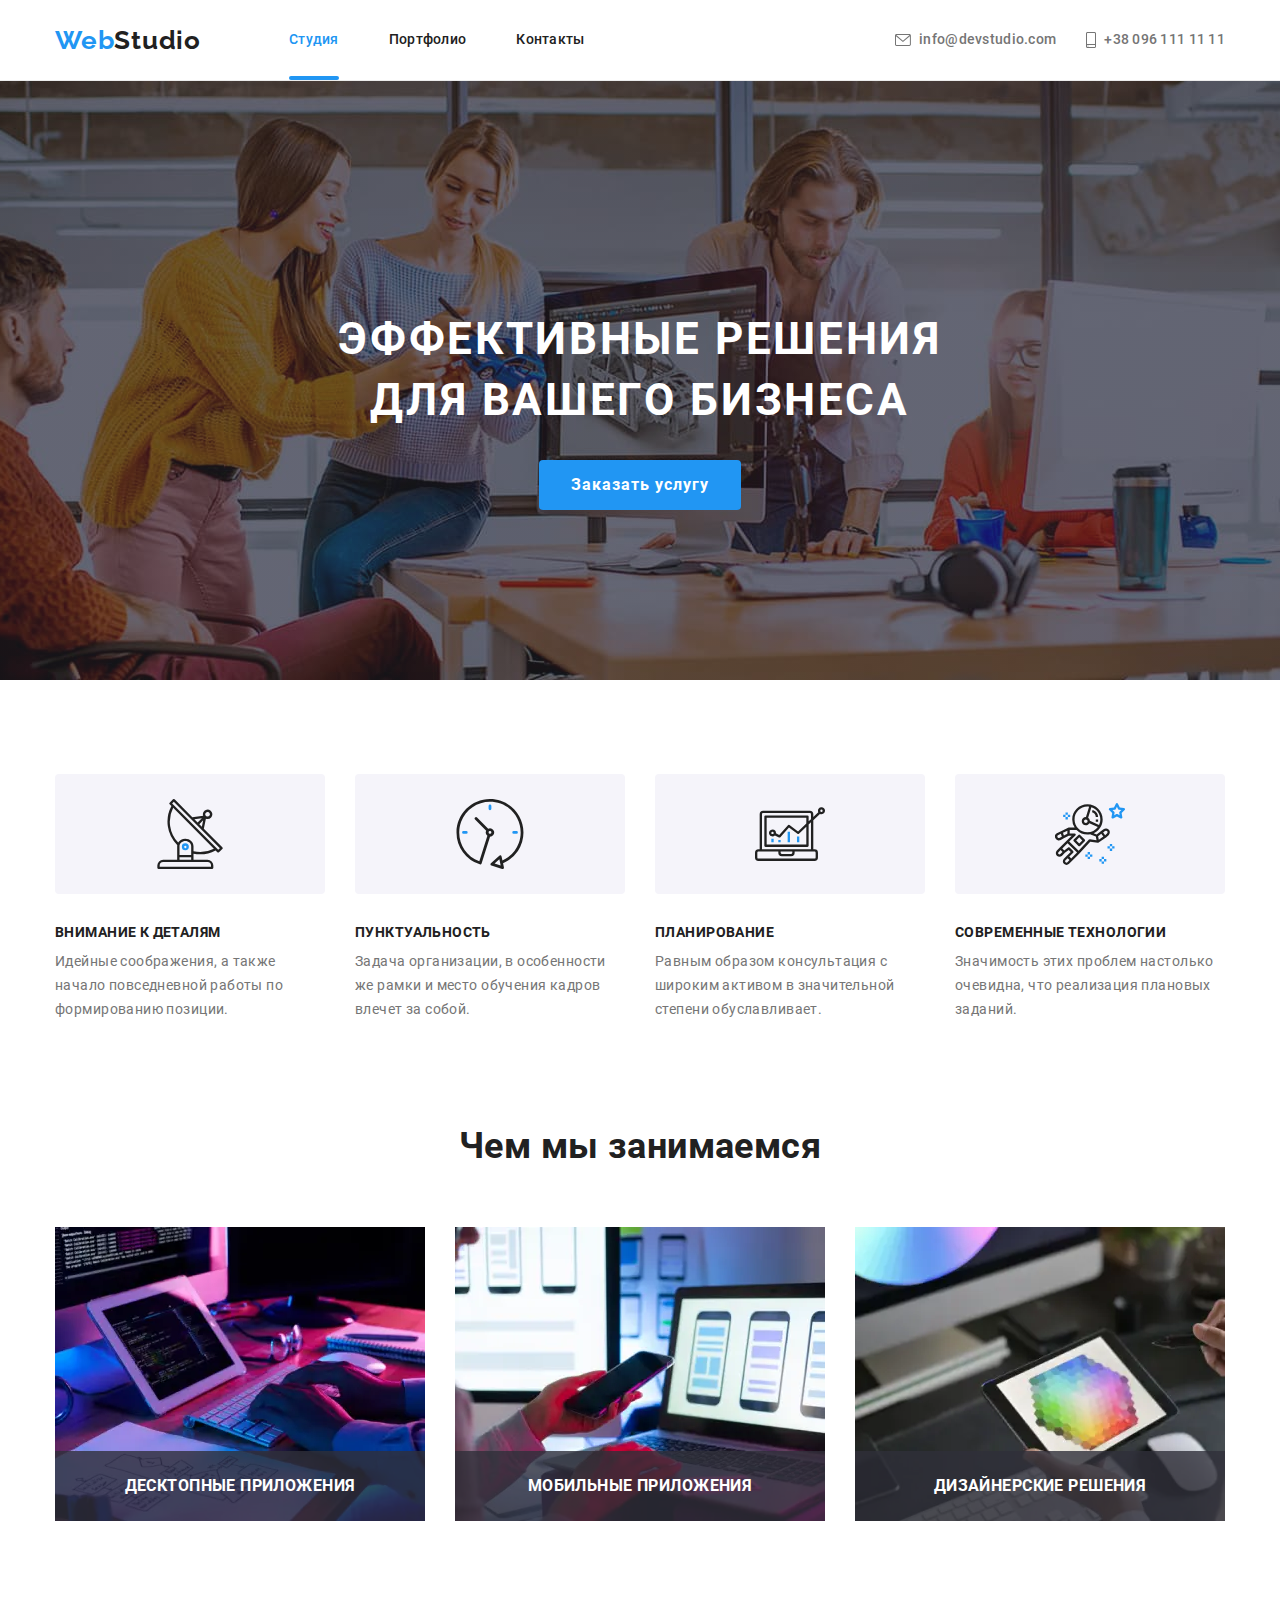
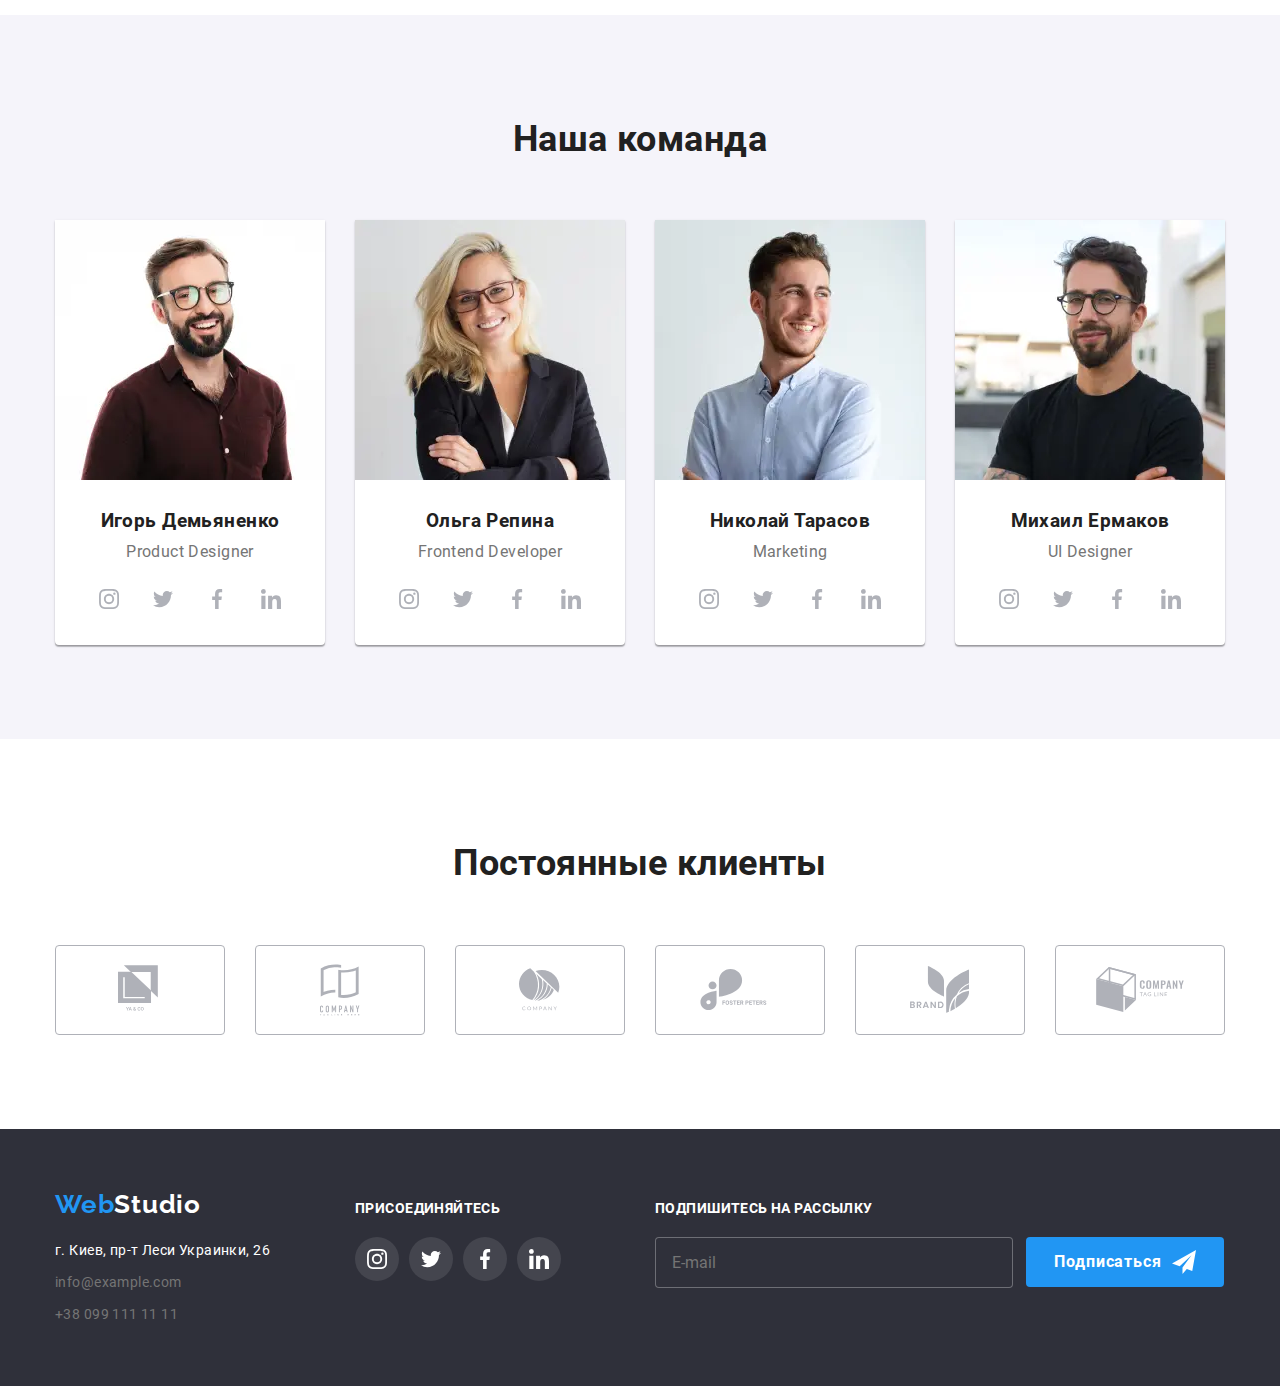
==== index.html @ b7321fe8 "Update index.html" ====
<!DOCTYPE html>
<html lang="ru">
  <head>
    <meta charset="UTF-8" />
    <meta name="viewport" content="width=device-width, initial-scale=1.0" />
    <meta name="Description" content="Студия разработки сайтов, главная страница" />
    <title>Document</title>
    <link rel="preload" href="./fonts/raleway-v18-latin-700.woff2" as="font" type="font/woff2" crossorigin="anonymous">
    <link rel="preload" href="./fonts/raleway-v18-latin-regular.woff2" as="font" type="font/woff2" crossorigin="anonymous">
    <link rel="preload" href="./fonts/roboto-v20-latin_cyrillic-500.woff2" as="font" type="font/woff2" crossorigin="anonymous">
    <link rel="preload" href="./fonts/roboto-v20-latin_cyrillic-700.woff2" as="font" type="font/woff2" crossorigin="anonymous">
    <link rel="preload" href="./fonts/roboto-v20-latin_cyrillic-900.woff2" as="font" type="font/woff2" crossorigin="anonymous">
    <link rel="preload" href="./fonts/roboto-v20-latin_cyrillic-regular.woff2" as="font" type="font/woff2" crossorigin="anonymous">
    <link rel="preload" href="./js/modal.js" as="script" />
    <link rel="preload" href="./js/menu.js" as="script" />
    <link rel="stylesheet" href="./css/main.min.css" />
    <link rel="preconnect" href="https://fonts.gstatic.com" />
    
  </head>
  <body>
    <!--Header-->
    <header class="header container__header">
      <div class="header__container container">
        <a href="./index.html" class="logo"><span class="logo__text">Web</span><span
            class="logo__text logo__text--dark">Studio</span></a>
        <div class="nav-container">
          <nav class="navigation">
            <ul class="site-nav">
              <li class="site-nav__item">
                <a href="./index.html" class="site-nav__link site-nav__link--current">Студия</a>
              </li>
              <li class="site-nav__item">
                <a href="./portfolio.html" class="site-nav__link ">Портфолио</a>
              </li>
              <li class="site-nav__item">
                <a href="./contacts.html" class="site-nav__link">Контакты</a>
              </li>
            </ul>
          </nav>
          <address class="header-contacts">
            <a href="mailto:info@devstudio.com" class="header-contacts__link mail__header-contacts">
              <svg class="header-contacts__icon icon-mail__header">
                <use class="mail" href="./images/icon.svg#icon-envelope"></use>
              </svg>
              <span>info@devstudio.com</span></a>
            <a href="tel:+380961111111" class="header-contacts__link tel__header-contacts">
              <svg class="header-contacts__icon icon-tel__header">
                <use href="./images/icon.svg#icon-smartphone"></use>
              </svg>
              <span>+38 096 111 11 11</span></a>
          </address>
        </div>
        <button type="button" aria-controls="nav-cont" class="btn-menu" aria-expanded="false" data-menu-button>
          <svg class="btn-menu__icon" width="40" height="40" aria-label="Переключатель меню">
            <use class="btn-menu__cross" href="./images/icon.svg#icon-cross"></use>
            <use class="btn-menu__burger" href="./images/icon.svg#icon-menu"></use>
          </svg>
        </button>
      </div>
      <div class="header-menu" id="nav-cont" data-menu>
        <nav class="navigation-menu">
          <ul class="list-menu">
            <li class="list-menu__item">
              <a href="./index.html" class="list-menu__link">Студия</a>
            </li>
            <li class="list-menu__item">
              <a href="./portfolio.html" class="list-menu__link">Портфолио</a>
            </li>
            <li class="list-menu__item">
              <a href="./contacts.html" class="list-menu__link">Контакты</a>
            </li>
          </ul>
        </nav>
        <address class="contacts-menu">
          <a href="tel:+380961111111" class="contacts-menu__link tel__contacts-menu">
            <span>+38 096 111 11 11</span></a>
          <a href="mailto:info@devstudio.com" class="contacts-menu__link mail__contacts-menu">
            <span>info@devstudio.com</span></a>
          <ul class="social-menu">
            <li class="social-menu__item">
              <a class="social-menu__link" href="#">Instagram</a>
            </li>
            <li class="social-menu__item">
              <a class="social-menu__link" href="#">Twitter</a>
            </li>
            <li class="social-menu__item">
              <a class="social-menu__link" href="#">Facebook</a>
            </li>
            <li class="social-menu__item">
              <a class="social-menu__link" href="#">LinkedIn</a>
            </li>
          </ul>
        </address>
      </div>
    </header>
    <!--Main-->
    <main>
      <section class="hero-overlay">
        <div class="hero-wrapper">
          <h1 class="hero-wrapper__title">
            Эффективные решения для вашего бизнеса
          </h1>
        </div>
        <button
          aria-label="Кнопка заказать услугу"
          type="button"
          class="hero-btn"
          data-open-modal
        >
          Заказать услугу
        </button>
      </section>
      <section class="advantages">
        <div class="container">
          <h2 class="visually-hidden">преимущества компании</h2>
          <ul class="advantages-list">
            <li class="advantages-list__item">
              <div class="advantages-list__wrap">
                <svg class="advantages-list__icon">
                  <use href="./images/icon.svg#icon-antenna"></use>
                </svg>
              </div>
              <h3 class="advantages-list__title">Внимание к деталям</h3>
              <p class="advantages-list__text">
                Идейные соображения, а также начало повседневной работы по
                формированию позиции.
              </p>
            </li>
            <li class="advantages-list__item">
              <div class="advantages-list__wrap">
                <svg class="advantages-list__icon">
                  <use href="./images/icon.svg#icon-clock"></use>
                </svg>
              </div>
              <h3 class="advantages-list__title">Пунктуальность</h3>
              <p class="advantages-list__text">
                Задача организации, в особенности же рамки и место обучения
                кадров влечет за собой.
              </p>
            </li>
            <li class="advantages-list__item">
              <div class="advantages-list__wrap">
                <svg class="advantages-list__icon">
                  <use href="./images/icon.svg#icon-diagram"></use>
                </svg>
              </div>
              <h3 class="advantages-list__title">Планирование</h3>
              <p class="advantages-list__text">
                Равным образом консультация с широким активом в значительной
                степени обуславливает.
              </p>
            </li>
            <li class="advantages-list__item">
              <div class="advantages-list__wrap">
                <svg class="advantages-list__icon">
                  <use href="./images/icon.svg#icon-astronaut"></use>
                </svg>
              </div>
              <h3 class="advantages-list__title">Современные технологии</h3>
              <p class="advantages-list__text">
                Значимость этих проблем настолько очевидна, что реализация
                плановых заданий.
              </p>
            </li>
          </ul>
        </div>
      </section>

      <section class="specialization section">
        <div class="container">
          <h2 class="sub-title">Чем мы занимаемся</h2>
          <ul class="specialization-items">
            <li class="specialization-type">
              <a class="specialization-type__link" href="#">
                <picture>
                  <source
                    srcset="
                      ./images/specialization-photo/img1.webp    1x,
                      ./images/specialization-photo/img1@2x.webp 2x
                    "
                    type="image/webp"
                  />
                  <img
                    class="specialization-type__photo"
                    srcset="
                      ./images/specialization-photo/img1.jpg    1x,
                      ./images/specialization-photo/img1@2x.jpg 2x
                    "
                    src="./images/specialization-photo/img1.jpg"
                    alt="человек печатает на ноутбуке"
                    width="370"
                    height="294"
                    
                  />
                </picture>
                <h3 class="specialization-type__title">
                  Десктопные приложения
                </h3>
              </a>
            </li>
            <li class="specialization-type">
              <a class="specialization-type__link" href="#">
                <picture>
                  <source
                    srcset="./images/specialization-photo/img2.webp 1x,./images/specialization-photo/img2@2x.webp 2x"
                    type="image/webp"
                  />
                  <img
                    class="specialization-type__photo"
                    srcset="./images/specialization-photo/img2.jpg 1x,./images/specialization-photo/img2@2x.jpg 2x"
                    src="./images/specialization-photo/img2.jpg"
                    alt="девушка  использует  телефон при работе с ноутбуком"
                    width="370"
                    height="294"
                  />
                </picture>
                <h3 class="specialization-type__title">Мобильные приложения</h3>
              </a>
            </li>
            <li class="specialization-type">
              <a class="specialization-type__link" href="#">
                <picture>
                  <source
                    srcset="./images/specialization-photo/img3.webp 1x,./images/specialization-photo/img3@2x.webp 2x"
                    type="image/webp"
                  />
                  <img
                    class="specialization-type__photo"
                    srcset="./images/specialization-photo/img3.jpg 1x,./images/specialization-photo/img3@2x.jpg 2x"
                    src="./images/specialization-photo/img3.jpg"
                    alt="используется планшет для рисования"
                    width="370"
                    height="294"
                  />
                </picture>
                <h3 class="specialization-type__title">Дизайнерские решения</h3>
              </a>
            </li>
          </ul>
        </div>
      </section>
      <section class="team section">
        <div class="container">
          <h2 class="sub-title">Наша команда</h2>
          <ul class="team-items">
            <li class="team-card">
              <picture>
                <source
                  srcset="./images/foto-product-designer/product-designer-mobile.webp 1x,./images/foto-product-designer/product-designer-mobile@2x.webp 2x,./images/foto-product-designer/product-designer-mobile.jpg 1x,./images/foto-product-designer/product-designer-mobile@2x.jpg 2x"
                  media="(max-width: 767px)"
                  type="image/webp"
                />
                <source
                  srcset="./images/foto-product-designer/product-designer-tablet.webp 1x,./images/foto-product-designer/product-designer-tablet@2x.webp 2x,./images/foto-product-designer/product-designer-tablet.jpg 1x,./images/foto-product-designer/product-designer-tablet@2x.jpg 2x"
                  media="(min-width: 768px) and (max-width: 1199px)"
                  type="image/webp"
                />
                <source
                  srcset="./images/foto-product-designer/product-designer-laptop.webp 1x,./images/foto-product-designer/product-designer-laptop.jpg 1x"
                  media="(min-width: 1200px)"
                  type="image/webp"
                />
                <img
                  class="team-card__photo"
                  src="./images/foto-product-designer/product-designer-tablet.jpg"
                  alt="Cпециалист по дизайну продукта"
                  width="354" height="374"
                />
              </picture>
              <h3 class="team-card__name">Игорь Демьяненко</h3>
              <p class="team-card__function" lang="en">Product Designer</p>
              <ul class="social-networks social-networks--location">
                <li class="social-networks__item">
                  <a
                    aria-label="Инстаграм"
                    class="social-networks__link"
                    href="#"
                  >
                    <svg class="social-networks__icon" width="20" height="20">
                      <use href="./images/icon.svg#icon-instagram"></use></svg></a>
                </li>
                <li class="social-networks__item">
                  <a aria-label="Твиттер" class="social-networks__link" href="#">
                    <svg class="social-networks__icon" width="20" height="20">
                      <use href="./images/icon.svg#icon-twitter"></use></svg></a>
                </li>
                <li class="social-networks__item">
                  <a aria-label="Фейсбук" class="social-networks__link" href="#">
                    <svg class="social-networks__icon" width="20" height="20">
                      <use href="./images/icon.svg#icon-facebook"></use></svg></a>
                </li>
                <li class="social-networks__item">
                  <a
                    aria-label="Линкедин"
                    class="social-networks__link"
                    href="#"
                  >
                    <svg class="social-networks__icon" width="20" height="20">
                      <use href="./images/icon.svg#icon-linkedin"></use></svg></a>
                </li>
              </ul>
            </li>
            <li class="team-card">
              <picture>
                <source
                  srcset="./images/foto-frontend-developer/frontend-developer-mobile.webp 1x,./images/foto-frontend-developer/frontend-developer-mobile@2x.webp 2x,./images/foto-frontend-developer/frontend-developer-mobile.jpg 1x,./images/foto-frontend-developer/frontend-developer-mobile@2x.jpg  2x"
                  media="(max-width: 767px)"
                  type="image/webp"
                />
                <source
                  srcset="./images/foto-frontend-developer/frontend-developer-tablet.webp 1x,./images/foto-frontend-developer/frontend-developer-tablet@2x.webp 2x,./images/foto-frontend-developer/frontend-developer-tablet.jpg 1x,./images/foto-frontend-developer/frontend-developer-tablet@2x.jpg 2x"
                  media="(min-width: 768px) and (max-width: 1199px)"
                  type="image/webp"
                />
                <source
                  srcset="./images/foto-frontend-developer/frontend-developer-laptop.webp 1x,./images/foto-frontend-developer/frontend-developer-laptop.jpg 1x"
                  media="(min-width: 1200px)"
                  type="image/webp"
                />
                <img
                  class="team-card__photo"
                  src="./images/foto-frontend-developer/frontend-developer-tablet.jpg"
                  alt="Фронтенд-разработчик"
                  width="354" height="374"
                />
              </picture>

              <h3 class="team-card__name">Ольга Репина</h3>
              <p class="team-card__function" lang="en">Frontend Developer</p>
              <div class="box-network">
                <ul class="social-networks social-networks--location">
                  <li class="social-networks__item">
                    <a
                      aria-label="Инстаграм"
                      class="social-networks__link"
                      href="#"
                    >
                      <svg class="social-networks__icon" width="20" height="20">
                        <use href="./images/icon.svg#icon-instagram"></use></svg></a>
                  </li>
                  <li class="social-networks__item">
                    <a
                      aria-label="Твиттер"
                      class="social-networks__link"
                      href="#"
                    >
                      <svg class="social-networks__icon" width="20" height="20">
                        <use href="./images/icon.svg#icon-twitter"></use></svg></a>
                  </li>
                  <li class="social-networks__item">
                    <a
                      aria-label="Фейсбук"
                      class="social-networks__link"
                      href="#"
                    >
                      <svg class="social-networks__icon" width="20" height="20">
                        <use href="./images/icon.svg#icon-facebook"></use></svg></a>
                  </li>
                  <li class="social-networks__item">
                    <a
                      aria-label="Линкедин"
                      class="social-networks__link"
                      href="#"
                    >
                      <svg class="social-networks__icon" width="20" height="20">
                        <use href="./images/icon.svg#icon-linkedin"></use></svg></a>
                  </li>
                </ul>
              </div>
            </li>
            <li class="team-card">
              <picture>
                <source
                  srcset="./images/foto-marketing/marketing-mobile.webp 1x,./images/foto-marketing/marketing-mobile@2x.webp 2x,./images/foto-marketing/marketing-mobile.jpg 1x,./images/foto-marketing/marketing-mobile@2x.jpg 2x"
                  media="(max-width: 767px)"
                  type="image/webp"
                />
                <source
                  srcset="./images/foto-marketing/marketing-tablet.webp 1x,./images/foto-marketing/marketing-tablet@2x.webp 2x,./images/foto-marketing/marketing-tablet.jpg 1x,./images/foto-marketing/marketing-tablet@2x.jpg 2x"
                  media="(min-width: 768px) and (max-width: 1199px)"
                  type="image/webp"
                />
                <source
                  srcset="./images/foto-marketing/marketing-laptop.webp 1x,./images/foto-marketing/marketing-laptop.jpg 1x"
                  media="(min-width: 1200px)"
                  type="image/webp"
                />
                <img
                  class="team-card__photo"
                  src="./images/foto-marketing/marketing-tablet.jpg"
                  alt="Маркетолог"
                  width="354" height="374"
                />
              </picture>
              <h3 class="team-card__name">Николай Тарасов</h3>
              <p class="team-card__function" lang="en">Marketing</p>
              <div class="box-network">
                <ul class="social-networks social-networks--location">
                  <li class="social-networks__item">
                    <a
                      aria-label="Инстаграм"
                      class="social-networks__link"
                      href="#"
                    >
                      <svg class="social-networks__icon" width="20" height="20">
                        <use href="./images/icon.svg#icon-instagram"></use></svg></a>
                  </li>
                  <li class="social-networks__item">
                    <a
                      aria-label="Твиттер"
                      class="social-networks__link"
                      href="#"
                    >
                      <svg class="social-networks__icon" width="20" height="20">
                        <use href="./images/icon.svg#icon-twitter"></use></svg ></a>
                  </li>
                  <li class="social-networks__item">
                    <a
                      aria-label="Фейсбук"
                      class="social-networks__link"
                      href="#"
                    >
                      <svg class="social-networks__icon" width="20" height="20">
                        <use href="./images/icon.svg#icon-facebook"></use></svg></a>
                  </li>
                  <li class="social-networks__item">
                    <a
                      aria-label="Линкедин"
                      class="social-networks__link"
                      href="#"
                    >
                      <svg class="social-networks__icon" width="20" height="20">
                        <use href="./images/icon.svg#icon-linkedin"></use></svg></a>
                  </li>
                </ul>
              </div>
            </li>
            <li class="team-card">
              <picture>
                <source
                  srcset="./images/foto-ui-designer/ui-designer-mobile.webp 1x,./images/foto-ui-designer/ui-designer-mobile@2x.webp 2x,./images/foto-ui-designer/ui-designer-mobile.jpg 1x,./images/foto-ui-designer/ui-designer-mobile@2x.jpg 2x"
                  media="(max-width: 767px)"
                  type="image/webp"
                />
                <source
                  srcset="./images/foto-ui-designer/ui-designer-tablet.webp 1x,./images/foto-ui-designer/ui-designer-tablet@2x.webp 2x,./images/foto-ui-designer/ui-designer-tablet.jpg 1x,./images/foto-ui-designer/ui-designer-tablet@2x.jpg 2x"
                  media="(min-width: 768px) and (max-width: 1199px)"
                  type="image/webp"
                />
                <source
                  srcset="./images/foto-ui-designer/ui-designer-laptop.webp 1x,./images/foto-ui-designer/ui-designer-laptop.jpg 1x"
                  media="(min-width: 1200px)"
                  type="image/webp"
                />
                <img
                  class="team-card__photo"
                  src="./images/foto-ui-designer/ui-designer-tablet.jpg"
                  alt="Специалист по дизайну интерфейса"
                  width="354" height="374"
                />
              </picture>
              <h3 class="team-card__name">Михаил Ермаков</h3>
              <p class="team-card__function" lang="en">UI Designer</p>
              <div class="box-network">
                <ul class="social-networks social-networks--location">
                  <li class="social-networks__item">
                    <a
                      aria-label="Инстаграм"
                      class="social-networks__link"
                      href="#"
                    >
                      <svg class="social-networks__icon" width="20" height="20">
                        <use href="./images/icon.svg#icon-instagram"></use></svg ></a>
                  </li>
                  <li class="social-networks__item">
                    <a
                      aria-label="Твиттер"
                      class="social-networks__link"
                      href="#"
                    >
                      <svg class="social-networks__icon" width="20" height="20">
                        <use href="./images/icon.svg#icon-twitter"></use></svg></a>
                  </li>
                  <li class="social-networks__item">
                    <a
                      aria-label="Фейсбук"
                      class="social-networks__link"
                      href="#"
                    >
                      <svg class="social-networks__icon" width="20" height="20">
                        <use href="./images/icon.svg#icon-facebook"></use></svg></a>
                  </li>
                  <li class="social-networks__item">
                    <a
                      aria-label="Линкедин"
                      class="social-networks__link"
                      href="#"
                    >
                      <svg class="social-networks__icon" width="20" height="20">
                        <use href="./images/icon.svg#icon-linkedin"></use></svg></a>
                  </li>
                </ul>
              </div>
            </li>
          </ul>
        </div>
      </section>
      <section class="clients section">
        <div class="container">
          <h2 class="sub-title">Постоянные клиенты</h2>
          <ul class="clients-list">
            <li class="clients-list__item">
              <a class="clients-list__link" href="#">
                <span class="visually-hidden">ссылка на сайт компании1</span>
                <svg class="clients-list__icon" width="44" height="49">
                  <use href="./images/icon.svg#icon-company1"></use></svg></a>
            </li>
            <li class="clients-list__item">
              <a class="clients-list__link" href="#">
                <span class="visually-hidden">ссылка на сайт компании2</span>
                <svg class="clients-list__icon" width="40" height="52">
                  <use href="./images/icon.svg#icon-company2"></use></svg></a>
            </li>
            <li class="clients-list__item">
              <a class="clients-list__link" href="#">
                <span class="visually-hidden">ссылка на сайт компании3</span>
                <svg class="clients-list__icon" width="41" height="43">
                  <use href="./images/icon.svg#icon-company3"></use></svg></a>
            </li>
            <li class="clients-list__item">
              <a class="clients-list__link" href="#">
                <span class="visually-hidden">ссылка на сайт компании4</span>
                <svg class="clients-list__icon" width="79.66" height="42.02">
                  <use href="./images/icon.svg#icon-company4"></use></svg></a>
            </li>
            <li class="clients-list__item">
              <a class="clients-list__link" href="#">
                <span class="visually-hidden">ссылка на сайт компании5</span>
                <svg class="clients-list__icon" width="59" height="47">
                  <use href="./images/icon.svg#icon-company5"></use></svg></a>
            </li>
            <li class="clients-list__item">
              <a class="clients-list__link" href="#">
                <span class="visually-hidden">ссылка на сайт компании6</span>
                <svg class="clients-list__icon" width="88.5" height="45.5">
                  <use href="./images/icon.svg#icon-company6"></use></svg></a>
            </li>
          </ul>
        </div>
      </section>
    </main>
    <!--Footer-->
    <footer class="footer">
      <div class="footer-container container">
        <div class="footer-widget">
          <a href="./index.html" class="logo footer__logo"
            ><span class="logo__text">Web</span
            ><span class="logo-text logo__text--white">Studio</span></a
          >
          <address class="address">
            <p class="address__text">г. Киев, пр-т Леси Украинки, 26</p>
            <ul class="contacts-list">
              <li class="contacts-list__item">
                <a class="contacts-list__mail" href="mielto:info@example.com"
                  >info@example.com</a
                >
              </li>
              <li class="contacts-list__item">
                <a class="contacts-list__tel" href="tel:+380991111111"
                  >+38 099 111 11 11</a
                >
              </li>
            </ul>
          </address>
        </div>
        <div class="footer-widget">
          <b class="footer-title">присоединяйтесь</b>
          <ul class="social-networks position__social">
            <li class="social-networks__item">
              <a aria-label="Инстаграм" class="social-networks__link" href="#">
                <svg class="social-networks__icon" width="20" height="20">
                  <use href="./images/icon.svg#icon-instagram"></use></svg></a>
            </li>
            <li class="social-networks__item">
              <a aria-label="Твиттер" class="social-networks__link" href="#">
                <svg class="social-networks__icon" width="20" height="20">
                  <use href="./images/icon.svg#icon-twitter"></use></svg></a>
            </li>
            <li class="social-networks__item">
              <a aria-label="Фейсбук" class="social-networks__link" href="#">
                <svg class="social-networks__icon" width="20" height="20">
                  <use href="./images/icon.svg#icon-facebook"></use></svg></a>
            </li>
            <li class="social-networks__item">
              <a aria-label="Линкедин" class="social-networks__link" href="#">
                <svg class="social-networks__icon" width="20" height="20">
                  <use href="./images/icon.svg#icon-linkedin"></use></svg></a>
            </li>
          </ul>
        </div>
        <div class="footer-widget">
          <b class="footer-title"> Подпишитесь на рассылку </b>
          <form class="mailing-form">
            <label>
              <span class="visually-hidden">Строка ввода email</span><input class="mailing-form__input" type="email" name="email" placeholder="E-mail" autocomplete="on" /></label>
            <button
              aria-label="Кнопка подписаться"
              class="mailing-btn"
              type="submit"
            >
              Подписаться
              <svg class="mailing-btn__icon" width="24" height="24">
                <use href="./images/icon.svg#icon-send"></use>
              </svg>
            </button>
          </form>
        </div>
      </div>
    </footer>
    <div class="backdrop backdrop--hidden" data-backdrop>
      <div class="modal">
        <button
          aria-label="Кнопка закрыть модальное окно"
          class="btn-close"
          type="button"
          data-close-modal
        >
          <svg class="btn-close__icon" width="18" height="18">
            <use href="./images/icon.svg#icon-cross"></use>
          </svg>
        </button>
        <form class="form-modal" autocomplete="off">
          <b class="form-modal__call"
            >Оставьте свои данные, мы вам перезвоним</b
          >
          <div class="form-container">
            <label class="form-lable">
              <span class="form-lable__text">Имя</span>
              <span class="form-lable__wrap">
                <input
                  class="form-lable__input"
                  type="text"
                  name="name"
                  placeholder=" "
                  autocomplete="on"
                />
                <svg class="form-lable__icon" width="18" height="18">
                  <use href="./images/icon.svg#icon-people"></use>
                </svg>
              </span>
            </label>
          </div>
          <div class="form-container">
            <label class="form-lable">
              <span class="form-lable__text"> Телефон</span>
              <span class="form-lable__wrap">
                <input
                  class="form-lable__input"
                  type="tel"
                  name="tel"
                  placeholder=" "
                  autocomplete="on"
                />
                <svg class="form-lable__icon" width="18" height="18">
                  <use href="./images/icon.svg#icon-tel"></use>
                </svg>
              </span>
            </label>
          </div>
          <div class="form-container">
            <label class="form-lable">
              <span class="form-lable__text">Почта</span>
              <span class="form-lable__wrap">
                <input
                  class="form-lable__input"
                  type="email"
                  name="email"
                  placeholder=" "
                  autocomplete="on"
                />
                <svg class="form-lable__icon" width="18" height="18">
                  <use href="./images/icon.svg#icon-mail"></use>
                </svg>
              </span>
            </label>
          </div>
          <div class="form-container form-container--indent">
            <label class="form-lable">
              <span class="form-lable__text">Комментарий</span>
              <textarea
                class="form-lable__textarea"
                name="comment"
                rows="6"
                placeholder="Введите текст"
              ></textarea>
            </label>
          </div>
          <label class="label-check">
            <input
              class="label-check__input visually-hidden"
              type="checkbox"
            /><span
              >Соглашаюсь с рассылкой и принимаю
              <a class="label-check__link" href="#">Условия договора</a></span
            >
            <span class="label-check__box"></span>
          </label>
          <button
            aria-label="Кнопка отправить форму"
            class="btn-submit"
            type="submit"
          >
            Отправить
          </button>
        </form>
      </div>
    </div>
    
    
    <script src="./js/modal.js"></script>
    <script src="./js/menu.js"></script>
  </body>
</html>
---- css/main.min.css ----
/*! modern-normalize v1.0.0 | MIT License | https://github.com/sindresorhus/modern-normalize */*,*::before,*::after{-webkit-box-sizing:border-box;box-sizing:border-box}:root{-moz-tab-size:4;-o-tab-size:4;tab-size:4}html{line-height:1.15;-webkit-text-size-adjust:100%}body{margin:0}body{font-family:system-ui,-apple-system,"Segoe UI",Roboto,Helvetica,Arial,sans-serif,"Apple Color Emoji","Segoe UI Emoji"}hr{height:0;color:inherit}abbr[title]{-webkit-text-decoration:underline dotted;text-decoration:underline dotted}b,strong{font-weight:bolder}code,kbd,samp,pre{font-family:ui-monospace, SFMono-Regular, Consolas, "Liberation Mono", Menlo, monospace;font-size:1em}small{font-size:80%}sub,sup{font-size:75%;line-height:0;position:relative;vertical-align:baseline}sub{bottom:-0.25em}sup{top:-0.5em}table{text-indent:0;border-color:inherit}button,input,optgroup,select,textarea{font-family:inherit;font-size:100%;line-height:1.15;margin:0}button,select{text-transform:none}button,[type="button"],[type="reset"],[type="submit"]{-webkit-appearance:button}::-moz-focus-inner{border-style:none;padding:0}:-moz-focusring{outline:1px dotted ButtonText}:-moz-ui-invalid{box-shadow:none}legend{padding:0}progress{vertical-align:baseline}::-webkit-inner-spin-button,::-webkit-outer-spin-button{height:auto}[type="search"]{-webkit-appearance:textfield;outline-offset:-2px}::-webkit-search-decoration{-webkit-appearance:none}::-webkit-file-upload-button{-webkit-appearance:button;font:inherit}summary{display:list-item}@font-face{font-family:"Roboto";font-style:normal;font-weight:500;src:url("../fonts/roboto-v20-latin_cyrillic-500.eot");src:local(""),url("../fonts/roboto-v20-latin_cyrillic-500.eot?#iefix") format("embedded-opentype"),url("../fonts/roboto-v20-latin_cyrillic-500.woff2") format("woff2"),url("../fonts/roboto-v20-latin_cyrillic-500.woff") format("woff"),url("../fonts/roboto-v20-latin_cyrillic-500.ttf") format("truetype"),url("../fonts/roboto-v20-latin_cyrillic-500.svg#Roboto") format("svg");font-display:swap}@font-face{font-family:"Roboto";font-style:normal;font-weight:400;src:url("../fonts/roboto-v20-latin_cyrillic-regular.eot");src:local(""),url("../fonts/roboto-v20-latin_cyrillic-regular.eot?#iefix") format("embedded-opentype"),url("../fonts/roboto-v20-latin_cyrillic-regular.woff2") format("woff2"),url("../fonts/roboto-v20-latin_cyrillic-regular.woff") format("woff"),url("../fonts/roboto-v20-latin_cyrillic-regular.ttf") format("truetype"),url("../fonts/roboto-v20-latin_cyrillic-regular.svg#Roboto") format("svg");font-display:swap}@font-face{font-family:"Roboto";font-style:normal;font-weight:700;src:url("../fonts/roboto-v20-latin_cyrillic-700.eot");src:local(""),url("../fonts/roboto-v20-latin_cyrillic-700.eot?#iefix") format("embedded-opentype"),url("../fonts/roboto-v20-latin_cyrillic-700.woff2") format("woff2"),url("../fonts/roboto-v20-latin_cyrillic-700.woff") format("woff"),url("../fonts/roboto-v20-latin_cyrillic-700.ttf") format("truetype"),url("../fonts/roboto-v20-latin_cyrillic-700.svg#Roboto") format("svg");font-display:swap}@font-face{font-family:"Roboto";font-style:normal;font-weight:900;src:url("../fonts/roboto-v20-latin_cyrillic-900.eot");src:local(""),url("../fonts/roboto-v20-latin_cyrillic-900.eot?#iefix") format("embedded-opentype"),url("../fonts/roboto-v20-latin_cyrillic-900.woff2") format("woff2"),url("../fonts/roboto-v20-latin_cyrillic-900.woff") format("woff"),url("../fonts/roboto-v20-latin_cyrillic-900.ttf") format("truetype"),url("../fonts/roboto-v20-latin_cyrillic-900.svg#Roboto") format("svg");font-display:swap}@font-face{font-family:"Raleway";font-style:normal;font-weight:400;src:url("../fonts/raleway-v18-latin-regular.eot");src:local(""),url("../fonts/raleway-v18-latin-regular.eot?#iefix") format("embedded-opentype"),url("../fonts/raleway-v18-latin-regular.woff2") format("woff2"),url("../fonts/raleway-v18-latin-regular.woff") format("woff"),url("../fonts/raleway-v18-latin-regular.ttf") format("truetype"),url("../fonts/raleway-v18-latin-regular.svg#Raleway") format("svg");font-display:swap}@font-face{font-family:"Raleway";font-style:normal;font-weight:700;src:url("../fonts/raleway-v18-latin-700.eot");src:local(""),url("../fonts/raleway-v18-latin-700.eot?#iefix") format("embedded-opentype"),url("../fonts/raleway-v18-latin-700.woff2") format("woff2"),url("../fonts/raleway-v18-latin-700.woff") format("woff"),url("../fonts/raleway-v18-latin-700.ttf") format("truetype"),url("../fonts/raleway-v18-latin-700.svg#Raleway") format("svg");font-display:swap}a{text-decoration:none;color:inherit;font-style:normal}ul{list-style:none;margin:0;padding:0}li{padding:0}.visually-hidden{position:absolute;clip:rect(0 0 0 0);width:1px;height:1px;margin:0}.visually-hidden{position:absolute;clip:rect(0 0 0 0);width:1px;height:1px;margin:0}.backdrop--hidden{opacity:0;pointer-events:none}.header-menu{opacity:0;pointer-events:none}.advantages-list .advantages-list__wrap,.specialization-type__title,.social-networks__link,.clients-list__link,.btn-close,.btn-menu,.menu-close{display:-webkit-box;display:-ms-flexbox;display:flex;-webkit-box-align:center;-ms-flex-align:center;align-items:center;-webkit-box-pack:center;-ms-flex-pack:center;justify-content:center}html{-webkit-box-sizing:border-box;box-sizing:border-box}body{font-family:Roboto,sans-serif;font-size:14px;font-weight:400;line-height:1.7;letter-spacing:0.03em;color:#757575;margin:0;padding-top:60px}@media screen and (min-width: 768px){body{padding-top:80px}}.section{padding-top:60px;padding-bottom:60px}@media screen and (min-width: 1200px){.section{padding-top:94px;padding-bottom:94px}}.container{padding-left:15px;padding-right:15px;margin-left:auto;margin-right:auto}@media screen and (min-width: 480px){.container{width:480px}}@media screen and (min-width: 480px) and (min-width: 768px){.container{width:768px}}@media screen and (min-width: 480px) and (min-width: 1200px){.container{width:1200px}}.container .sub-title{margin-top:0;margin-bottom:30px;text-align:center;color:#212121;font-size:28px;font-weight:700;line-height:1.7}@media screen and (min-width: 1200px){.container .sub-title{margin-bottom:50px;font-size:36px}}img{display:block;width:100%;height:auto}.logo{font-family:Raleway,sans-serif;font-size:24px;font-weight:700;line-height:1.17;letter-spacing:0.03em}.logo__text{color:#2196f3}.logo__text--dark{color:#212121}@media screen and (min-width: 1200px){.logo{font-size:26px}}.footer__logo{display:block;margin-bottom:20px}.logo__text--white{color:#fff}.header{position:fixed;width:100%;top:0;left:50%;z-index:2;-webkit-transform:translateX(-50%);transform:translateX(-50%);background-color:#fff}.header__container{display:-webkit-box;display:-ms-flexbox;display:flex;-webkit-box-align:center;-ms-flex-align:center;align-items:center;-webkit-box-pack:justify;-ms-flex-pack:justify;justify-content:space-between;font-weight:500;letter-spacing:0.02em}@media screen and (max-width: 767px){.header__container{padding-top:16px;padding-bottom:16px}}@media screen and (max-width: 767px){.nav-container{display:none}}@media screen and (min-width: 768px){.nav-container{display:-webkit-box;display:-ms-flexbox;display:flex;-webkit-box-align:center;-ms-flex-align:center;align-items:center;-webkit-box-pack:justify;-ms-flex-pack:justify;justify-content:space-between;width:100%;margin-left:88px}}.navigation{font-size:14px;line-height:1.14}.site-nav{display:-webkit-box;display:-ms-flexbox;display:flex;-webkit-box-align:center;-ms-flex-align:center;align-items:center}.site-nav__item:not(:last-child){margin-right:50px}.site-nav__item{position:relative}.site-nav__link{display:block;padding:32px 0;color:#212121;-webkit-transition-property:color,opacity;transition-property:color,opacity;-webkit-transition-duration:250ms;transition-duration:250ms;-webkit-transition-timing-function:cubic-bezier(0.4, 0, 0.2, 1);transition-timing-function:cubic-bezier(0.4, 0, 0.2, 1)}.site-nav__link:hover,.site-nav__link:focus{color:#2196f3;opacity:1}.site-nav__link::after{content:"";position:absolute;bottom:0;left:0;display:block;width:100%;height:4px;background-color:#2196f3;border-radius:4px;opacity:0}.header-contacts{font-size:12px}@media screen and (min-width: 1200px){.header-contacts{font-size:14px;line-height:1.14}}@media screen and (min-width: 1200px){.header-contacts{display:-webkit-box;display:-ms-flexbox;display:flex}}.header-contacts__link{display:-webkit-box;display:-ms-flexbox;display:flex;-webkit-box-align:center;-ms-flex-align:center;align-items:center;-webkit-transition-property:color;transition-property:color;-webkit-transition-duration:250ms;transition-duration:250ms;-webkit-transition-timing-function:cubic-bezier(0.4, 0, 0.2, 1);transition-timing-function:cubic-bezier(0.4, 0, 0.2, 1)}.header-contacts__link:hover,.header-contacts__link:focus{color:#2196f3}@media screen and (min-width: 768px) and (max-width: 1199px){.mail__header-contacts{margin-bottom:10px}}@media screen and (min-width: 1200px){.mail__header-contacts{margin-right:30px}}.icon-tel__header{margin-right:8px;fill:currentColor;width:10px;height:14px}@media screen and (min-width: 1200px){.icon-tel__header{height:16px}}.icon-mail__header{margin-right:8px;fill:currentColor;width:14px;height:10px}@media screen and (min-width: 1200px){.icon-mail__header{width:16px;height:12px}}.site-nav__link--current{color:#2196f3}.site-nav__link--current.site-nav__link::after{opacity:1}.container__header{border-bottom:1px solid #ececec}.hero-overlay{margin-left:auto;margin-right:auto;text-align:center;max-width:480px;max-height:400px;padding:118px 0;background-color:#c4c4c4;background-image:-webkit-gradient(linear, left top, right top, from(rgba(47,48,58,0.4)), to(rgba(47,48,58,0.4))),url(../images/overlay/overlay-mobile@1x.jpg);background-image:linear-gradient(to right, rgba(47,48,58,0.4), rgba(47,48,58,0.4)),url(../images/overlay/overlay-mobile@1x.jpg);background-repeat:no-repeat;background-position:center;background-size:cover}@media screen and (min-device-pixel-ratio: 2), screen and (-webkit-min-device-pixel-ratio: 2), screen and (min-resolution: 192dpi), screen and (min-resolution: 2dppx){.hero-overlay{background-image:-webkit-gradient(linear, left top, right top, from(rgba(47,48,58,0.4)), to(rgba(47,48,58,0.4))),url("../images/overlay/overlay-mobile@2x.jpg");background-image:linear-gradient(to right, rgba(47,48,58,0.4), rgba(47,48,58,0.4)),url("../images/overlay/overlay-mobile@2x.jpg")}}@media screen and (min-width: 480px){.hero-overlay{background-image:-webkit-gradient(linear, left top, right top, from(rgba(47,48,58,0.4)), to(rgba(47,48,58,0.4))),url(../images/overlay/overlay-tablet@1x.jpg);background-image:linear-gradient(to right, rgba(47,48,58,0.4), rgba(47,48,58,0.4)),url(../images/overlay/overlay-tablet@1x.jpg)}}@media screen and (min-width: 480px) and (min-device-pixel-ratio: 2), screen and (min-width: 480px) and (-webkit-min-device-pixel-ratio: 2), screen and (min-width: 480px) and (min-resolution: 192dpi), screen and (min-width: 480px) and (min-resolution: 2dppx){.hero-overlay{background-image:-webkit-gradient(linear, left top, right top, from(rgba(47,48,58,0.4)), to(rgba(47,48,58,0.4))),url("../images/overlay/overlay-tablet@2x.jpg");background-image:linear-gradient(to right, rgba(47,48,58,0.4), rgba(47,48,58,0.4)),url("../images/overlay/overlay-tablet@2x.jpg")}}@media screen and (min-width: 768px){.hero-overlay{background-image:-webkit-gradient(linear, left top, right top, from(rgba(47,48,58,0.4)), to(rgba(47,48,58,0.4))),url(../images/overlay/overlay-laptop@1x.jpg);background-image:linear-gradient(to right, rgba(47,48,58,0.4), rgba(47,48,58,0.4)),url(../images/overlay/overlay-laptop@1x.jpg)}}@media screen and (min-width: 768px) and (min-device-pixel-ratio: 2), screen and (min-width: 768px) and (-webkit-min-device-pixel-ratio: 2), screen and (min-width: 768px) and (min-resolution: 192dpi), screen and (min-width: 768px) and (min-resolution: 2dppx){.hero-overlay{background-image:-webkit-gradient(linear, left top, right top, from(rgba(47,48,58,0.4)), to(rgba(47,48,58,0.4))),url("../images/overlay/overlay-laptop@2x.jpg");background-image:linear-gradient(to right, rgba(47,48,58,0.4), rgba(47,48,58,0.4)),url("../images/overlay/overlay-laptop@2x.jpg")}}@media screen and (min-width: 768px){.hero-overlay{max-width:768px}}@media screen and (min-width: 1200px){.hero-overlay{max-width:1600px;max-height:600px;padding:200px}}.hero-wrapper{max-width:360px;margin:0 auto 30px auto}@media screen and (min-width: 1200px){.hero-wrapper{max-width:696px}}.hero-wrapper__title{color:#fff;font-size:26px;line-height:1.6;letter-spacing:0.06em;text-transform:uppercase}@media screen and (min-width: 1200px){.hero-wrapper__title{font-size:44px;line-height:1.37}}.hero-btn{display:inline-block;-ms-flex-preferred-size:200px;flex-basis:200px;border:0;border-radius:4px;padding:10px 32px;cursor:pointer;font-size:16px;font-weight:700;line-height:1.9;text-align:center;letter-spacing:0.06em;color:#fff;background-color:#2196f3}.advantages{padding-top:60px}@media screen and (min-width: 1200px){.advantages{padding-top:94px}}@media screen and (min-width: 768px){.advantages-list{display:-webkit-box;display:-ms-flexbox;display:flex;-ms-flex-wrap:wrap;flex-wrap:wrap;-webkit-box-pack:justify;-ms-flex-pack:justify;justify-content:space-between}}@media screen and (max-width: 1199px){.advantages-list{padding-bottom:30px}}.advantages-list__item{margin-bottom:30px}@media screen and (min-width: 768px) and (max-width: 1199px){.advantages-list__item{width:calc((100% - 30px) / 2)}}@media screen and (min-width: 1200px){.advantages-list__item{width:calc((100% - 90px) / 4);margin-bottom:0}}.advantages-list .advantages-list__wrap{background-color:#f5f4fa;height:120px;margin-bottom:30px;border-radius:4px}.advantages-list .advantages-list__icon{width:70px;height:70px}.advantages-list .advantages-list__title{margin-top:0;margin-bottom:10px;font-size:14px;font-weight:700;line-height:1.17;text-align:center;text-transform:uppercase;color:#212121}@media screen and (min-width: 768px){.advantages-list .advantages-list__title{text-align:left}}.advantages-list .advantages-list__text{margin-top:0;margin-bottom:0}.specialization{display:block}@media screen and (max-width: 1199px){.specialization{display:none}}.specialization-items{display:-webkit-box;display:-ms-flexbox;display:flex;-webkit-box-pack:justify;-ms-flex-pack:justify;justify-content:space-between}.specialization-type{width:calc((100% - 60px) / 3)}.specialization-type__link{position:relative;display:block;width:100%;height:100%;padding-bottom:0}.specialization-type__photo{display:block;width:100%;height:auto}.specialization-type__title{position:absolute;bottom:0;left:0;width:100%;height:70px;margin:0;font-weight:700;line-height:1.2;text-transform:uppercase;color:#fff;background:rgba(47,48,58,0.8)}.team{display:block;font-weight:500px;font-size:16px;line-height:1.19;background-color:#f5f4fa}@media screen and (min-width: 768px){.team-items{display:-webkit-box;display:-ms-flexbox;display:flex;-ms-flex-wrap:wrap;flex-wrap:wrap;-webkit-box-pack:justify;-ms-flex-pack:justify;justify-content:space-between}}@media screen and (min-width: 768px) and (max-width: 1199px){.team-items{margin-top:-30px}}.team-card{display:block;border:0;padding-bottom:24px;-webkit-box-shadow:0px 1px 3px rgba(0,0,0,0.12),0px 1px 1px rgba(0,0,0,0.14),0px 2px 1px rgba(0,0,0,0.2);box-shadow:0px 1px 3px rgba(0,0,0,0.12),0px 1px 1px rgba(0,0,0,0.14),0px 2px 1px rgba(0,0,0,0.2);border-radius:0px 0px 4px 4px;background-color:#fff;text-align:center}@media screen and (min-width: 768px){.team-card{width:calc((100% - 30px) / 2)}}@media screen and (min-width: 1200px){.team-card{width:calc((100% - 90px) / 4)}}@media screen and (max-width: 1199px){.team-card{margin-top:30px}}@media screen and (min-width: 1200px){.team-card{padding-bottom:24px}}.team-card__photo{margin-bottom:30px;display:block;width:100%;height:auto}.team-card__name{margin-top:0;margin-bottom:10px;color:#212121}.team-card__function{margin:0 0 16px}.social-networks{display:-webkit-box;display:-ms-flexbox;display:flex;-webkit-box-pack:center;-ms-flex-pack:center;justify-content:center;margin-left:-10px}.social-networks__item{display:-webkit-box;display:-ms-flexbox;display:flex;width:44px;height:44px;margin-left:10px}.social-networks__link{width:100%;height:100%;border-radius:50%;background-color:rgba(255,255,255,0.1);-webkit-transition-property:background-color;transition-property:background-color;-webkit-transition-duration:250ms;transition-duration:250ms;-webkit-transition-timing-function:cubic-bezier(0.4, 0, 0.2, 1);transition-timing-function:cubic-bezier(0.4, 0, 0.2, 1)}.social-networks__link:hover,.social-networks__link:focus{background-color:#2196f3}.social-networks__icon{fill:currentColor}.social-networks--location{color:#afb1b8}.social-networks__link{-webkit-transition-property:color,background-color;transition-property:color,background-color;-webkit-transition-duration:250ms;transition-duration:250ms;-webkit-transition-timing-function:cubic-bezier(0.4, 0, 0.2, 1);transition-timing-function:cubic-bezier(0.4, 0, 0.2, 1)}.social-networks__link:hover,.social-networks__link:focus{background-color:#2196f3;color:#fff}.position__social{color:#fff}.clients-list{display:-webkit-box;display:-ms-flexbox;display:flex;-ms-flex-wrap:wrap;flex-wrap:wrap;-webkit-box-pack:justify;-ms-flex-pack:justify;justify-content:space-between}@media screen and (max-width: 1199px){.clients-list{margin-top:-30px}}.clients-list__item{display:-webkit-box;display:-ms-flexbox;display:flex;height:90px;width:calc((100% - 30px) / 2)}@media screen and (min-width: 768px){.clients-list__item{width:calc((100% - 60px) / 3)}}@media screen and (min-width: 1200px){.clients-list__item{width:calc((100% - 150px) / 6)}}@media screen and (max-width: 1199px){.clients-list__item{margin-top:30px}}.clients-list__link{width:100%;height:100%;color:#afb1b8;border:1px solid #afb1b8;border-radius:4px;fill:currentColor;-webkit-transition-property:color,border;transition-property:color,border;-webkit-transition-duration:250ms;transition-duration:250ms;-webkit-transition-timing-function:cubic-bezier(0.4, 0, 0.2, 1);transition-timing-function:cubic-bezier(0.4, 0, 0.2, 1)}.clients-list__link:hover,.clients-list__link:focus{color:#2196f3;border:1px solid #2196f3}.footer{background-color:#2f303a;padding:60px 0;text-align:center}@media screen and (min-width: 1200px){.footer{text-align:left}}@media screen and (min-width: 768px){.footer-container{display:-webkit-box;display:-ms-flexbox;display:flex;-ms-flex-wrap:wrap;flex-wrap:wrap;-ms-flex-pack:distribute;justify-content:space-around;-webkit-box-align:baseline;-ms-flex-align:baseline;align-items:baseline}}@media screen and (min-width: 1200px){.footer-container{display:-webkit-box;display:-ms-flexbox;display:flex;-ms-flex-wrap:nowrap;flex-wrap:nowrap;-webkit-box-pack:justify;-ms-flex-pack:justify;justify-content:space-between}}.footer-widget{width:100%;margin-bottom:60px}@media screen and (min-width: 1200px){.footer-widget{margin-bottom:0}}@media screen and (min-width: 768px){.footer-widget:not(:last-child){width:50%}}@media screen and (min-width: 1200px){.footer-widget:not(:last-child){width:calc((50% - 45px) / 2);margin-right:30px}}@media screen and (min-width: 1200px){.footer-widget:nth-last-child(1){width:calc(50% - 15px);margin-right:30px;margin-right:auto}}.address__text{display:block;font-style:normal;margin:0 0 8px;color:#fff}.contacts-list__mail{display:block;margin:0 0 8px}.footer-title{display:inline-block;margin-bottom:20px;font-weight:700;font-size:14px;line-height:1.14;text-transform:uppercase;color:#fff}@media screen and (min-width: 1200px){.footer-title{margin-right:auto}}@media screen and (min-width: 1200px){.position__social{margin-bottom:0;-webkit-box-pack:start;-ms-flex-pack:start;justify-content:flex-start}}.mailing-form{display:block}@media screen and (min-width: 1200px){.mailing-form{display:-webkit-box;display:-ms-flexbox;display:flex;-webkit-box-align:center;-ms-flex-align:center;align-items:center}}.mailing-form__input{display:-webkit-box;display:-ms-flexbox;display:flex;width:100%;margin-bottom:20px;border:1px solid rgba(255,255,255,0.3);border-radius:4px;padding:15px 16px;-webkit-transition-property:border-color,outline-color;transition-property:border-color,outline-color;-webkit-transition-duration:250ms;transition-duration:250ms;-webkit-transition-timing-function:cubic-bezier(0.4, 0, 0.2, 1);transition-timing-function:cubic-bezier(0.4, 0, 0.2, 1);cursor:pointer;font-family:Roboto,sans-serif;font-size:16px;line-height:1.2;background-color:#2f303a}.mailing-form__input:placeholder-shown,.mailing-form__input:not(:placeholder-shown){color:var(--placeholder-text)}@media screen and (min-width: 768px){.mailing-form__input{width:450px;margin-left:auto;margin-right:auto}}@media screen and (min-width: 1200px){.mailing-form__input{width:358px;margin-bottom:0;margin-right:12px}}.mailing-btn{display:-webkit-box;display:-ms-flexbox;display:flex;-webkit-box-align:center;-ms-flex-align:center;align-items:center;margin:0 auto;padding:10px 28px;border:0;border-radius:4px;cursor:pointer;font-family:Roboto,sans-serif;font-size:16px;font-weight:700;line-height:1.9;letter-spacing:0.06em;background-color:#2196f3;color:#fff}.mailing-btn__icon{margin-left:10px}.backdrop{position:fixed;top:0;left:0;z-index:5;width:100%;height:100%;background-color:rgba(0,0,0,0.2);opacity:1;-webkit-transition-property:opacity;transition-property:opacity;-webkit-transition-duration:250ms;transition-duration:250ms;-webkit-transition-timing-function:cubic-bezier(0.4, 0, 0.2, 1);transition-timing-function:cubic-bezier(0.4, 0, 0.2, 1)}@media screen and (max-width: 767px){.backdrop{padding:94px 15px}}.backdrop--hidden{opacity:0;pointer-events:none}.modal{position:relative;padding:40px;background-color:#fff;opacity:1}@media screen and (min-width: 768px) and (max-width: 1199px){.modal{width:450px;position:absolute;top:50%;left:50%;-webkit-transform:translate(-50%, -50%) scale(1);transform:translate(-50%, -50%) scale(1);-webkit-transition-property:scale,opacity;transition-property:scale,opacity;-webkit-transition-duration:250ms;transition-duration:250ms;-webkit-transition-timing-function:cubic-bezier(0.4, 0, 0.2, 1);transition-timing-function:cubic-bezier(0.4, 0, 0.2, 1)}}@media screen and (min-width: 1200px){.modal{width:528px;position:absolute;top:50%;left:50%;-webkit-transform:translate(-50%, -50%) scale(1);transform:translate(-50%, -50%) scale(1);-webkit-transition-property:scale,opacity;transition-property:scale,opacity;-webkit-transition-duration:250ms;transition-duration:250ms;-webkit-transition-timing-function:cubic-bezier(0.4, 0, 0.2, 1);transition-timing-function:cubic-bezier(0.4, 0, 0.2, 1)}}.backdrop.backdrop--hidden .modal{-webkit-transform:translate(-50%, -50%) scale(0.8);transform:translate(-50%, -50%) scale(0.8);opacity:0}.btn-close{position:absolute;top:8px;right:8px;width:30px;height:30px;padding:0;border:1px solid rgba(0,0,0,0.1);background-color:#fff;border-radius:50%;margin-left:auto;fill:currentColor;cursor:pointer;-webkit-transition-property:color;transition-property:color;-webkit-transition-duration:250ms;transition-duration:250ms;-webkit-transition-timing-function:cubic-bezier(0.4, 0, 0.2, 1);transition-timing-function:cubic-bezier(0.4, 0, 0.2, 1)}.btn-close:hover,.btn-close:focus{color:#2196f3}.form-modal__call{display:block;margin-bottom:12px;font-size:20px;font-weight:700;line-height:1.2;color:#212121;text-align:center}.form-container{display:block;margin-bottom:10px}.form-lable{display:-webkit-box;display:-ms-flexbox;display:flex;-webkit-box-orient:vertical;-webkit-box-direction:normal;-ms-flex-direction:column;flex-direction:column;width:100%}.form-lable__text{display:inline-block;margin-bottom:4px;font-size:12px;line-height:1.2;letter-spacing:0.01em}.form-lable__wrap{position:relative;display:-webkit-inline-box;display:-ms-inline-flexbox;display:inline-flex;width:100%}.form-lable__input{border:1px solid rgba(33,33,33,0.2);border-radius:4px;height:40px;width:100%;padding:12px 12px 12px 42px;-webkit-transition-property:border-color,outline-color;transition-property:border-color,outline-color;-webkit-transition-duration:250ms;transition-duration:250ms;-webkit-transition-timing-function:cubic-bezier(0.4, 0, 0.2, 1);transition-timing-function:cubic-bezier(0.4, 0, 0.2, 1);cursor:pointer}.form-lable__textarea{resize:none;width:100%;padding:12px 16px;border:1px solid rgba(33,33,33,0.2);border-radius:4px;-webkit-transition-property:border-color,outline-color;transition-property:border-color,outline-color;-webkit-transition-duration:250ms;transition-duration:250ms;-webkit-transition-timing-function:cubic-bezier(0.4, 0, 0.2, 1);transition-timing-function:cubic-bezier(0.4, 0, 0.2, 1);cursor:pointer}.form-lable__textarea::-webkit-input-placeholder{font-size:14px;font-weight:400;line-height:1.7;letter-spacing:0.01em}.form-lable__textarea:-ms-input-placeholder{font-size:14px;font-weight:400;line-height:1.7;letter-spacing:0.01em}.form-lable__textarea::-ms-input-placeholder{font-size:14px;font-weight:400;line-height:1.7;letter-spacing:0.01em}.form-lable__textarea::placeholder{font-size:14px;font-weight:400;line-height:1.7;letter-spacing:0.01em}.label-check{display:block;position:relative;font-size:12px;margin-left:24px;margin-bottom:31px}@media screen and (min-width: 1200px){.label-check{margin-left:31px}}.label-check__link{color:#2196f3;text-decoration:underline}.label-check__box{position:absolute;display:inline-block;top:50%;left:-23px;-webkit-transform:translateY(-50%);transform:translateY(-50%);color:#212121;fill:currentColor;width:16px;height:15px;background-image:url(../images/icon-check.svg);background-position:center;background-repeat:no-repeat;background-size:contain;background-origin:border-box;border:2px solid #212121;border-radius:4px;-webkit-transition-property:background-color,border-color;transition-property:background-color,border-color;-webkit-transition-duration:250ms;transition-duration:250ms;-webkit-transition-timing-function:cubic-bezier(0.4, 0, 0.2, 1);transition-timing-function:cubic-bezier(0.4, 0, 0.2, 1)}.label-check__input:checked ~ .label-check__box{border-color:transparent;background-color:#2196f3}.btn-submit{display:block;color:#fff;background-color:#2196f3;border-radius:4px;border:0;padding:10px 55px;margin-left:auto;margin-right:auto;cursor:pointer;font-family:Roboto,sans-serif;font-size:16px;font-weight:700;line-height:1.9;letter-spacing:0.06em;text-align:center;-webkit-box-shadow:0px 2px 1px 0px rgba(0,0,0,0.2),0px 1px 1px 0px rgba(0,0,0,0.14),0px 1px 3px 0px rgba(0,0,0,0.12);box-shadow:0px 2px 1px 0px rgba(0,0,0,0.2),0px 1px 1px 0px rgba(0,0,0,0.14),0px 1px 3px 0px rgba(0,0,0,0.12)}.form-modal textarea::-webkit-input-placeholder{font-family:Roboto,sans-serif;font-size:12px;font-weight:400;line-height:1.2;letter-spacing:0.01em;color:rgba(117,117,117,0.5)}.form-modal textarea:-ms-input-placeholder{font-family:Roboto,sans-serif;font-size:12px;font-weight:400;line-height:1.2;letter-spacing:0.01em;color:rgba(117,117,117,0.5)}.form-modal textarea::-ms-input-placeholder{font-family:Roboto,sans-serif;font-size:12px;font-weight:400;line-height:1.2;letter-spacing:0.01em;color:rgba(117,117,117,0.5)}.form-modal textarea::placeholder{font-family:Roboto,sans-serif;font-size:12px;font-weight:400;line-height:1.2;letter-spacing:0.01em;color:rgba(117,117,117,0.5)}.form-lable__icon{position:absolute;top:50%;left:21px;-webkit-transform:translate(-50%, -50%);transform:translate(-50%, -50%);color:#212121;fill:currentColor;-webkit-transition-property:color;transition-property:color;-webkit-transition-duration:250ms;transition-duration:250ms;-webkit-transition-timing-function:cubic-bezier(0.4, 0, 0.2, 1);transition-timing-function:cubic-bezier(0.4, 0, 0.2, 1)}.form-lable__input:focus-within ~ .form-lable__icon,.form-lable__input:not(:placeholder-shown) ~ .form-lable__icon{color:#2196f3}.form-lable__input:focus,.form-lable__textarea:focus{border-color:#2196f3;outline:#2196f3}.form-container--indent{margin-bottom:20px}.btn-menu{z-index:99;position:fixed;top:10px;right:10px;padding:0;width:40px;height:40px;background-color:#fff;color:#212121;border:0;outline-color:transparent;-webkit-transition-property:color;transition-property:color;-webkit-transition-duration:250ms;transition-duration:250ms;-webkit-transition-timing-function:cubic-bezier(0.4, 0, 0.2, 1);transition-timing-function:cubic-bezier(0.4, 0, 0.2, 1)}.btn-menu:hover,.btn-menu:focus{color:#2196f3}.btn-menu__icon{fill:currentColor}@media screen and (min-width: 768px){.btn-menu{display:none}}.btn-menu.is-open .btn-menu__burger{display:none}.btn-menu__cross{display:none}.btn-menu.is-open .btn-menu__cross{display:block}.header-menu{display:none}.header-menu.is-open{display:-webkit-box;display:-ms-flexbox;display:flex}@media screen and (max-width: 768px){.header-menu{position:absolute;display:none;-webkit-box-orient:vertical;-webkit-box-direction:normal;-ms-flex-direction:column;flex-direction:column;-webkit-box-pack:justify;-ms-flex-pack:justify;justify-content:space-between;top:0;left:0;z-index:10;opacity:1;pointer-events:auto;width:100%;height:100vh;background-color:#fff;padding:48px 40px;font-weight:500;line-height:1.7;letter-spacing:0.02em}}.list-menu{font-size:40px;color:#212121}.list-menu__item{margin-bottom:32px}.list-menu__link{-webkit-transition-property:color;transition-property:color;-webkit-transition-duration:250ms;transition-duration:250ms;-webkit-transition-timing-function:cubic-bezier(0.4, 0, 0.2, 1);transition-timing-function:cubic-bezier(0.4, 0, 0.2, 1)}.list-menu__link:focus,.list-menu__link:hover{color:#2196f3}.menu-close{position:absolute;top:10px;right:15px;width:40px;height:40px;padding:0;color:#212121;background-color:transparent;outline-color:transparent;border:0;-webkit-transition-property:color;transition-property:color;-webkit-transition-duration:250ms;transition-duration:250ms;-webkit-transition-timing-function:cubic-bezier(0.4, 0, 0.2, 1);transition-timing-function:cubic-bezier(0.4, 0, 0.2, 1)}.menu-close:hover,.menu-close:focus{color:#2196f3}.menu-close__icon{fill:currentColor}.contacts-menu{font-size:34px}.contacts-menu .tel__contacts-menu{display:block;margin-bottom:32px;font-size:34px;color:#2196f3}.contacts-menu .mail__contacts-menu{display:block;margin-bottom:64px;font-size:24px;color:#757575}.social-menu{display:-webkit-box;display:-ms-flexbox;display:flex;font-size:18px;line-height:1.22;color:#2196f3}.social-menu__item:not(:last-child){position:relative;margin-right:20px}.social-menu__link::after{content:"";display:block;position:absolute;top:0;left:calc(100% + 10px);width:1px;height:22px;background-color:rgba(33,33,33,0.2)}.menu--hidden{opacity:0;pointer-events:none}.butons-list{display:-webkit-box;display:-ms-flexbox;display:flex;-ms-flex-wrap:wrap;flex-wrap:wrap;margin-left:-8px}@media screen and (min-width: 768px){.butons-list{-webkit-box-pack:center;-ms-flex-pack:center;justify-content:center}}@media screen and (min-width: 1200px){.butons-list{-webkit-box-pack:center;-ms-flex-pack:center;justify-content:center;margin-bottom:20px}}.butons-list__item{margin-left:8px;margin-bottom:15px}@media screen and (min-width: 768px){.butons-list__item{margin-bottom:0}}.butons-list__btn{display:block;font-family:Roboto,sans-serif;font-size:16px;font-weight:500;line-height:1.7;background-color:#f5f4fa;color:#212121;border:2px solid transparent;padding:6px 22px;border-radius:4px;border-radius:4px;cursor:pointer;-webkit-transition-property:color,background-color,-webkit-box-shadow;transition-property:color,background-color,-webkit-box-shadow;transition-property:box-shadow,color,background-color;transition-property:box-shadow,color,background-color,-webkit-box-shadow;-webkit-transition-duration:250ms;transition-duration:250ms;-webkit-transition-timing-function:cubic-bezier(0.4, 0, 0.2, 1);transition-timing-function:cubic-bezier(0.4, 0, 0.2, 1)}.butons-list__btn:hover,.butons-list__btn:focus{background-color:#2196f3;color:#fff;-webkit-box-shadow:0px 2px 2px 0px rgba(0,0,0,0.12),0px 1px 2px 0px rgba(0,0,0,0.08),0px 3px 1px 0px rgba(0,0,0,0.1);box-shadow:0px 2px 2px 0px rgba(0,0,0,0.12),0px 1px 2px 0px rgba(0,0,0,0.08),0px 3px 1px 0px rgba(0,0,0,0.1)}.portfolio-list{display:block;font-size:16px;line-height:1.9;position:relative;margin:-5px 0 0 -30px;background-color:#fff;border:0}@media screen and (min-width: 768px){.portfolio-list{display:-webkit-box;display:-ms-flexbox;display:flex;-ms-flex-wrap:wrap;flex-wrap:wrap;margin-top:0}}.portfolio-item{width:calc(100% - 30px);margin:30px 0 0 30px}@media screen and (min-width: 768px){.portfolio-item{width:calc((100% - 60px) / 2)}}@media screen and (min-width: 1200px){.portfolio-item{width:calc((100% - 90px) / 3)}}.portfolio-item__photo{display:block;width:100%;height:auto}.portfolio-item__wrap{position:relative;width:100%;font-size:18px;line-height:1.7;color:#fff;overflow:hidden}.portfolio-item__info{line-height:1.55;margin:0;width:100%}.portfolio-item__title{font-size:18px;font-weight:700;letter-spacing:0.06em;color:#212121;margin:20px 24px 4px}.portfolio-item__text{margin:0 24px 0}.portfolio-item__link{display:inline-block;padding:0 0 20px;width:100%;height:100%;border:1px solid #eee;text-decoration:none;color:inherit;font-style:normal;-webkit-transition-property:border,-webkit-box-shadow;transition-property:border,-webkit-box-shadow;transition-property:box-shadow,border;transition-property:box-shadow,border,-webkit-box-shadow;-webkit-transition-duration:250ms;transition-duration:250ms;-webkit-transition-timing-function:cubic-bezier(0.4, 0, 0.2, 1);transition-timing-function:cubic-bezier(0.4, 0, 0.2, 1)}.portfolio-item__link:focus,.portfolio-item__link:hover{border:1px solid #eee;-webkit-box-shadow:1px 4px 6px 0px rgba(0,0,0,0.16),0px 4px 4px 0px rgba(0,0,0,0.06),0px 1px 1px 0px rgba(0,0,0,0.12);box-shadow:1px 4px 6px 0px rgba(0,0,0,0.16),0px 4px 4px 0px rgba(0,0,0,0.06),0px 1px 1px 0px rgba(0,0,0,0.12)}.portfolio-item__overlay{position:absolute;display:block;-webkit-box-sizing:border-box;box-sizing:border-box;padding:77px 24px;top:50%;left:50%;width:100%;height:100%;-webkit-transition-property:-webkit-transform;transition-property:-webkit-transform;transition-property:transform;transition-property:transform, -webkit-transform;-webkit-transition-duration:250ms;transition-duration:250ms;-webkit-transition-timing-function:cubic-bezier(0.4, 0, 0.2, 1);transition-timing-function:cubic-bezier(0.4, 0, 0.2, 1);-webkit-transform:translate(-50%, 100%);transform:translate(-50%, 100%);background-color:rgba(33,150,243,0.9)}.portfolio-item__link:hover .portfolio-item__overlay,.portfolio-item__link:focus .portfolio-item__overlay{-webkit-transform:translate(-50%, -50%);transform:translate(-50%, -50%)}@media screen and (min-width: 768px){.portfolio-item__overlay{padding:49px 24px}}@media screen and (min-width: 768px){.portfolio-item__overlay{padding:63px 24px}}
/*# sourceMappingURL=main.min.css.map */
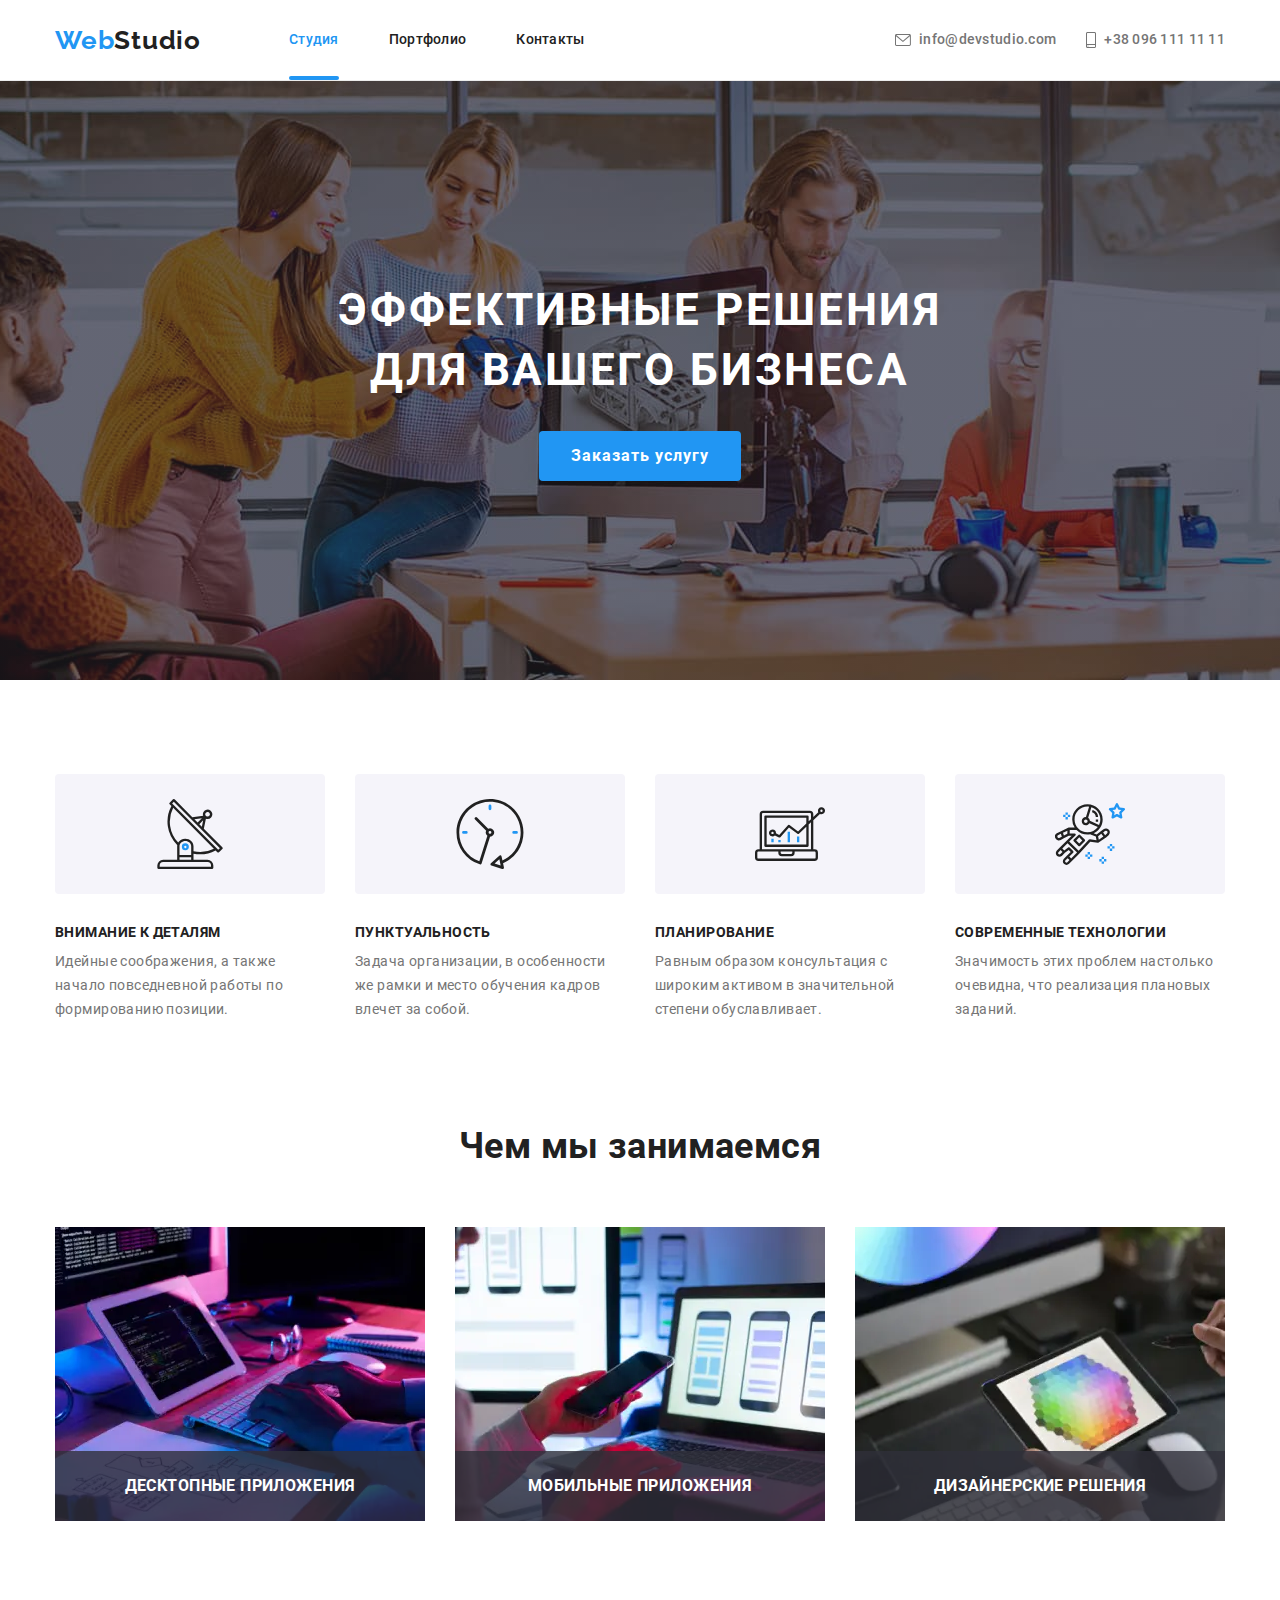
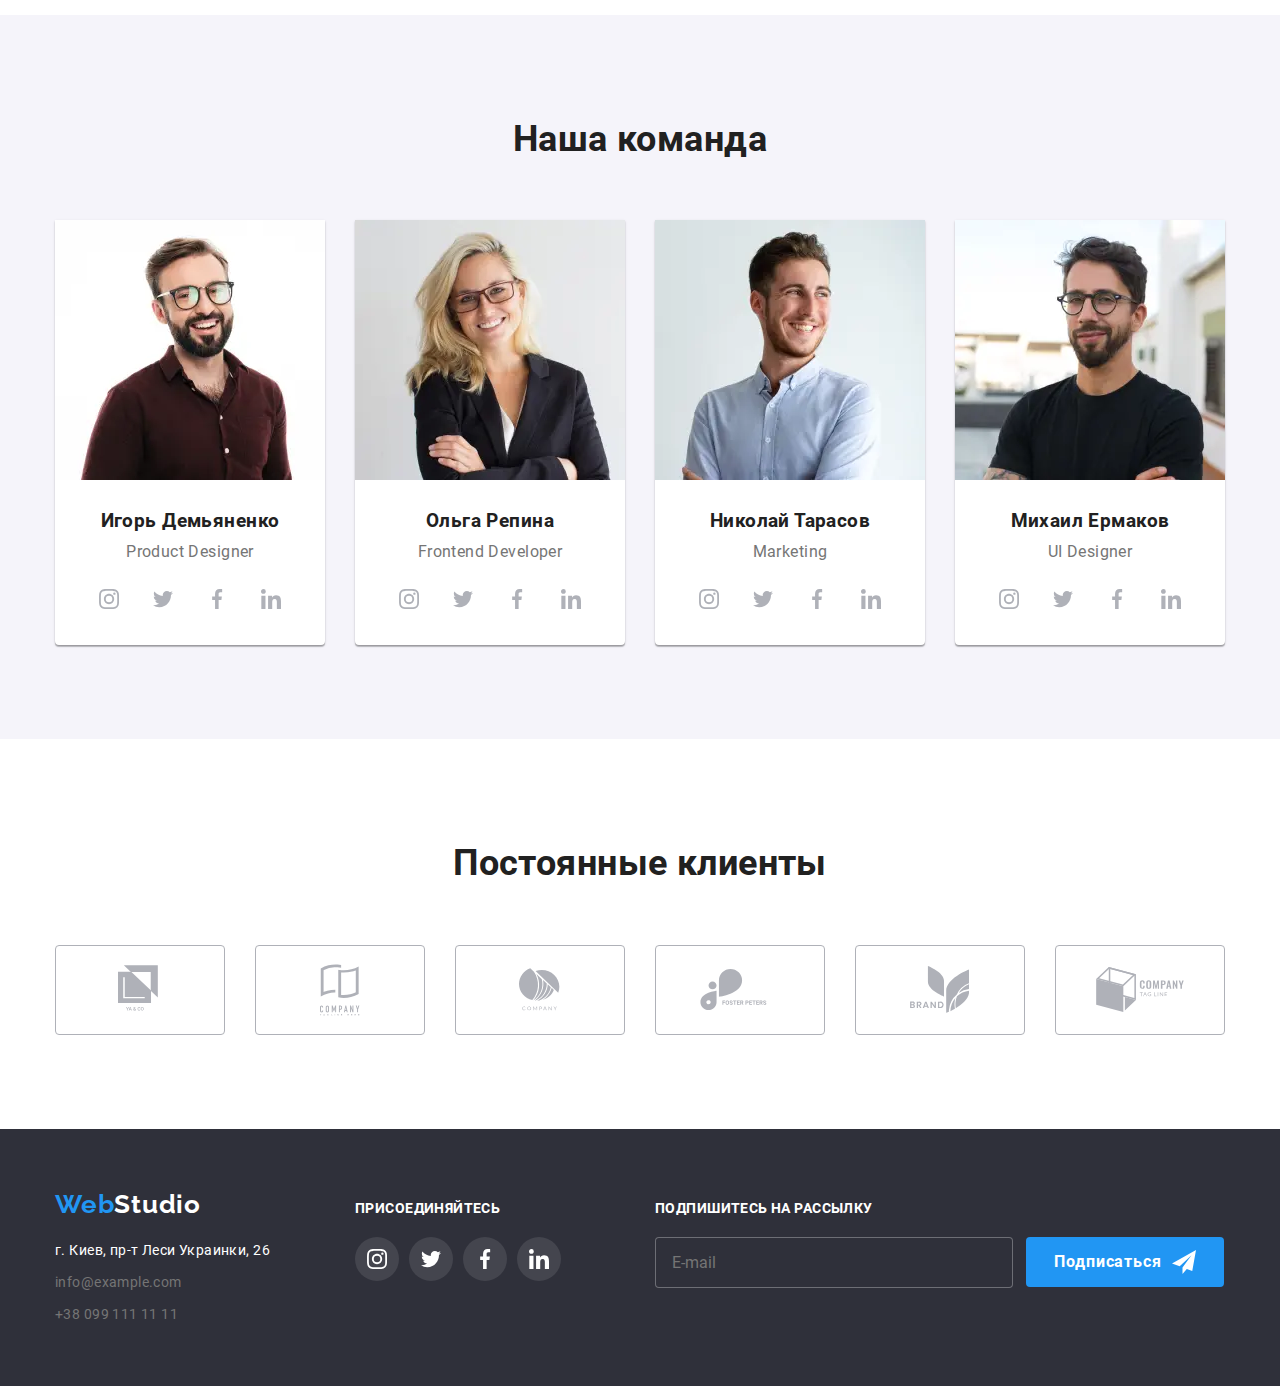
==== commit f8ea960d: "Update index.html" ====
--- a/index.html
+++ b/index.html
@@ -49,6 +49,7 @@
               </svg>
               <span>+38 096 111 11 11</span></a>
           </address>
+          
         </div>
         <button type="button" aria-controls="nav-cont" class="btn-menu" aria-expanded="false" data-menu-button>
           <svg class="btn-menu__icon" width="40" height="40" aria-label="Переключатель меню">
@@ -93,6 +94,7 @@
         </address>
       </div>
     </header>
+
     <!--Main-->
     <main>
       <section class="hero-overlay">
@@ -174,10 +176,7 @@
               <a class="specialization-type__link" href="#">
                 <picture>
                   <source
-                    srcset="
-                      ./images/specialization-photo/img1.webp    1x,
-                      ./images/specialization-photo/img1@2x.webp 2x
-                    "
+                    srcset="./images/specialization-photo/img1.webp 1x,./images/specialization-photo/img1@2x.webp 2x"
                     type="image/webp"
                   />
                   <img
@@ -202,9 +201,11 @@
               <a class="specialization-type__link" href="#">
                 <picture>
                   <source
-                    srcset="./images/specialization-photo/img2.webp 1x,./images/specialization-photo/img2@2x.webp 2x"
+                    srcset="./images/specialization-photo/img2.webp 1x,
+                    ./images/specialization-photo/img2@2x.webp 2x"
                     type="image/webp"
                   />
+                  
                   <img
                     class="specialization-type__photo"
                     srcset="./images/specialization-photo/img2.jpg 1x,./images/specialization-photo/img2@2x.jpg 2x"
@@ -246,20 +247,31 @@
             <li class="team-card">
               <picture>
                 <source
-                  srcset="./images/foto-product-designer/product-designer-mobile.webp 1x,./images/foto-product-designer/product-designer-mobile@2x.webp 2x,./images/foto-product-designer/product-designer-mobile.jpg 1x,./images/foto-product-designer/product-designer-mobile@2x.jpg 2x"
+                  srcset="./images/foto-product-designer/product-designer-mobile.webp 1x,./images/foto-product-designer/product-designer-mobile@2x.webp 2x"
                   media="(max-width: 767px)"
                   type="image/webp"
                 />
-                <source
-                  srcset="./images/foto-product-designer/product-designer-tablet.webp 1x,./images/foto-product-designer/product-designer-tablet@2x.webp 2x,./images/foto-product-designer/product-designer-tablet.jpg 1x,./images/foto-product-designer/product-designer-tablet@2x.jpg 2x"
+                <source srcset="./images/foto-product-designer/product-designer-mobile.jpg 1x,./images/foto-product-designer/product-designer-mobile@2x.jpg 2x"
+                  media="(max-width: 767px)"
+                  type="image/jpg"
+                  >
+                <source
+                  srcset="./images/foto-product-designer/product-designer-tablet.webp 1x,
+                  ./images/foto-product-designer/product-designer-tablet@2x.webp 2x"
                   media="(min-width: 768px) and (max-width: 1199px)"
                   type="image/webp"
                 />
-                <source
-                  srcset="./images/foto-product-designer/product-designer-laptop.webp 1x,./images/foto-product-designer/product-designer-laptop.jpg 1x"
+                <source srcset="./images/foto-product-designer/product-designer-tablet.jpg 1x,./images/foto-product-designer/product-designer-tablet@2x.jpg 2x"
+                media="(min-width: 768px) and (max-width: 1199px)"
+                type="image/jpg">
+                <source
+                  srcset="./images/foto-product-designer/product-designer-laptop.webp 1x"
                   media="(min-width: 1200px)"
                   type="image/webp"
                 />
+                <source srcset="./images/foto-product-designer/product-designer-laptop.jpg 1x"
+                media="(min-width: 1200px)"
+                type="image/jpg">
                 <img
                   class="team-card__photo"
                   src="./images/foto-product-designer/product-designer-tablet.jpg"
@@ -303,20 +315,31 @@
             <li class="team-card">
               <picture>
                 <source
-                  srcset="./images/foto-frontend-developer/frontend-developer-mobile.webp 1x,./images/foto-frontend-developer/frontend-developer-mobile@2x.webp 2x,./images/foto-frontend-developer/frontend-developer-mobile.jpg 1x,./images/foto-frontend-developer/frontend-developer-mobile@2x.jpg  2x"
+                  srcset="./images/foto-frontend-developer/frontend-developer-mobile.webp 1x,
+                  ./images/foto-frontend-developer/frontend-developer-mobile@2x.webp 2x"
                   media="(max-width: 767px)"
                   type="image/webp"
                 />
-                <source
-                  srcset="./images/foto-frontend-developer/frontend-developer-tablet.webp 1x,./images/foto-frontend-developer/frontend-developer-tablet@2x.webp 2x,./images/foto-frontend-developer/frontend-developer-tablet.jpg 1x,./images/foto-frontend-developer/frontend-developer-tablet@2x.jpg 2x"
+                <source srcset="./images/foto-frontend-developer/frontend-developer-mobile.jpg 1x,./images/foto-frontend-developer/frontend-developer-mobile@2x.jpg 2x"
+                media="(max-width: 767px)"
+                type="image/jpg">
+                <source
+                  srcset="./images/foto-frontend-developer/frontend-developer-tablet.webp 1x,
+                  ./images/foto-frontend-developer/frontend-developer-tablet@2x.webp 2x"
                   media="(min-width: 768px) and (max-width: 1199px)"
                   type="image/webp"
                 />
-                <source
-                  srcset="./images/foto-frontend-developer/frontend-developer-laptop.webp 1x,./images/foto-frontend-developer/frontend-developer-laptop.jpg 1x"
+                <source srcset="./images/foto-frontend-developer/frontend-developer-tablet.jpg 1x,./images/foto-frontend-developer/frontend-developer-tablet@2x.jpg 2x"
+                media="(min-width: 768px) and (max-width: 1199px)"
+                type="image/jpg"> 
+                <source
+                  srcset="./images/foto-frontend-developer/frontend-developer-laptop.webp 1x"
                   media="(min-width: 1200px)"
                   type="image/webp"
                 />
+                <source srcset="./images/foto-frontend-developer/frontend-developer-laptop.jpg 1x"
+                media="(min-width: 1200px)"
+                type="image/jpg">
                 <img
                   class="team-card__photo"
                   src="./images/foto-frontend-developer/frontend-developer-tablet.jpg"
@@ -371,20 +394,31 @@
             <li class="team-card">
               <picture>
                 <source
-                  srcset="./images/foto-marketing/marketing-mobile.webp 1x,./images/foto-marketing/marketing-mobile@2x.webp 2x,./images/foto-marketing/marketing-mobile.jpg 1x,./images/foto-marketing/marketing-mobile@2x.jpg 2x"
+                  srcset="./images/foto-marketing/marketing-mobile.webp 1x,
+                  ./images/foto-marketing/marketing-mobile@2x.webp 2x"
                   media="(max-width: 767px)"
                   type="image/webp"
                 />
-                <source
-                  srcset="./images/foto-marketing/marketing-tablet.webp 1x,./images/foto-marketing/marketing-tablet@2x.webp 2x,./images/foto-marketing/marketing-tablet.jpg 1x,./images/foto-marketing/marketing-tablet@2x.jpg 2x"
+                <source srcset="./images/foto-marketing/marketing-mobile.jpg 1x,./images/foto-marketing/marketing-mobile@2x.jpg 2x"
+                media="(max-width: 767px)"
+                type="image/jpg">
+                <source
+                  srcset="./images/foto-marketing/marketing-tablet.webp 1x,
+                  ./images/foto-marketing/marketing-tablet@2x.webp 2x"
                   media="(min-width: 768px) and (max-width: 1199px)"
                   type="image/webp"
                 />
-                <source
-                  srcset="./images/foto-marketing/marketing-laptop.webp 1x,./images/foto-marketing/marketing-laptop.jpg 1x"
+                <source srcset="./images/foto-marketing/marketing-tablet.jpg 1x,./images/foto-marketing/marketing-tablet@2x.jpg 2x"
+                media="(min-width: 768px) and (max-width: 1199px)"
+                type="image/jpg">
+                <source
+                  srcset="./images/foto-marketing/marketing-laptop.webp 1x"
                   media="(min-width: 1200px)"
                   type="image/webp"
                 />
+                <source srcset="./images/foto-marketing/marketing-laptop.jpg 1x"
+                media="(min-width: 1200px)"
+                type="image/jpg">
                 <img
                   class="team-card__photo"
                   src="./images/foto-marketing/marketing-tablet.jpg"
@@ -438,20 +472,30 @@
             <li class="team-card">
               <picture>
                 <source
-                  srcset="./images/foto-ui-designer/ui-designer-mobile.webp 1x,./images/foto-ui-designer/ui-designer-mobile@2x.webp 2x,./images/foto-ui-designer/ui-designer-mobile.jpg 1x,./images/foto-ui-designer/ui-designer-mobile@2x.jpg 2x"
+                  srcset="./images/foto-ui-designer/ui-designer-mobile.webp 1x,./images/foto-ui-designer/ui-designer-mobile@2x.webp 2x"
                   media="(max-width: 767px)"
                   type="image/webp"
                 />
-                <source
-                  srcset="./images/foto-ui-designer/ui-designer-tablet.webp 1x,./images/foto-ui-designer/ui-designer-tablet@2x.webp 2x,./images/foto-ui-designer/ui-designer-tablet.jpg 1x,./images/foto-ui-designer/ui-designer-tablet@2x.jpg 2x"
+                <source srcset="./images/foto-ui-designer/ui-designer-mobile.jpg 1x,./images/foto-ui-designer/ui-designer-mobile@2x.jpg 2x"
+                media="(max-width: 767px)"
+                type="image/jpg">
+                <source
+                  srcset="./images/foto-ui-designer/ui-designer-tablet.webp 1x,
+                  ./images/foto-ui-designer/ui-designer-tablet@2x.webp 2x"
                   media="(min-width: 768px) and (max-width: 1199px)"
                   type="image/webp"
                 />
-                <source
-                  srcset="./images/foto-ui-designer/ui-designer-laptop.webp 1x,./images/foto-ui-designer/ui-designer-laptop.jpg 1x"
+                <source srcset="./images/foto-ui-designer/ui-designer-tablet.jpg 1x,./images/foto-ui-designer/ui-designer-tablet@2x.jpg 2x"
+                media="(min-width: 768px) and (max-width: 1199px)"
+                type="image/jpg">
+                <source
+                  srcset="./images/foto-ui-designer/ui-designer-laptop.webp 1x"
                   media="(min-width: 1200px)"
                   type="image/webp"
                 />
+                <source srcset="./images/foto-ui-designer/ui-designer-laptop.jpg 1x"
+                media="(min-width: 1200px)"
+                type="image/jpg">
                 <img
                   class="team-card__photo"
                   src="./images/foto-ui-designer/ui-designer-tablet.jpg"
--- a/css/main.min.css
+++ b/css/main.min.css
@@ -1,3 +1,2 @@
-/*! modern-normalize v1.0.0 | MIT License | https://github.com/sindresorhus/modern-normalize */*,*::before,*::after{-webkit-box-sizing:border-box;box-sizing:border-box}:root{-moz-tab-size:4;-o-tab-size:4;tab-size:4}html{line-height:1.15;-webkit-text-size-adjust:100%}body{margin:0}body{font-family:system-ui,-apple-system,"Segoe UI",Roboto,Helvetica,Arial,sans-serif,"Apple Color Emoji","Segoe UI Emoji"}hr{height:0;color:inherit}abbr[title]{-webkit-text-decoration:underline dotted;text-decoration:underline dotted}b,strong{font-weight:bolder}code,kbd,samp,pre{font-family:ui-monospace, SFMono-Regular, Consolas, "Liberation Mono", Menlo,- monospace;font-size:1em}small{font-size:80%}sub,sup{font-size:75%;line-height:0;position:relative;vertical-align:baseline}sub{bottom:-0.25em}sup{top:-0.5em}table{text-indent:0;border-color:inherit}button,input,optgroup,select,textarea{font-family:inherit;font-size:100%;line-height:1.15;margin:0}button,select{text-transform:none}button,[type="button"],[type="reset"],[type="submit"]{-webkit-appearance:button}::-moz-focus-inner{border-style:none;padding:0}:-moz-focusring{outline:1px dotted ButtonText}:-moz-ui-invalid{box-shadow:none}legend{padding:0}progress{vertical-align:baseline}::-webkit-inner-spin-button,::-webkit-outer-spin-button{height:auto}[type="search"]{-webkit-appearance:textfield;outline-offset:-2px}::-webkit-search-decoration{-webkit-appearance:none}::-webkit-file-upload-button{-webkit-appearance:button;font:inherit}summary{display:list-item}@font-face{font-family:"Roboto";font-style:normal;font-weight:500;src:url("../fonts/roboto-v20-latin_cyrillic-500.eot");src:local(""),url("../fonts/roboto-v20-latin_cyrillic-500.eot?#iefix") format("embedded-opentype"),url("../fonts/roboto-v20-latin_cyrillic-500.woff2") format("woff2"),url("../fonts/roboto-v20-latin_cyrillic-500.woff") format("woff"),url("../fonts/roboto-v20-latin_cyrillic-500.ttf") format("truetype"),url("../fonts/roboto-v20-latin_cyrillic-500.svg#Roboto") format("svg");font-display:swap}@font-face{font-family:"Roboto";font-style:normal;font-weight:400;src:url("../fonts/roboto-v20-latin_cyrillic-regular.eot");src:local(""),url("../fonts/roboto-v20-latin_cyrillic-regular.eot?#iefix") format("embedded-opentype"),url("../fonts/roboto-v20-latin_cyrillic-regular.woff2") format("woff2"),url("../fonts/roboto-v20-latin_cyrillic-regular.woff") format("woff"),url("../fonts/roboto-v20-latin_cyrillic-regular.ttf") format("truetype"),url("../fonts/roboto-v20-latin_cyrillic-regular.svg#Roboto") format("svg");font-display:swap}@font-face{font-family:"Roboto";font-style:normal;font-weight:700;src:url("../fonts/roboto-v20-latin_cyrillic-700.eot");src:local(""),url("../fonts/roboto-v20-latin_cyrillic-700.eot?#iefix") format("embedded-opentype"),url("../fonts/roboto-v20-latin_cyrillic-700.woff2") format("woff2"),url("../fonts/roboto-v20-latin_cyrillic-700.woff") format("woff"),url("../fonts/roboto-v20-latin_cyrillic-700.ttf") format("truetype"),url("../fonts/roboto-v20-latin_cyrillic-700.svg#Roboto") format("svg");font-display:swap}@font-face{font-family:"Roboto";font-style:normal;font-weight:900;src:url("../fonts/roboto-v20-latin_cyrillic-900.eot");src:local(""),url("../fonts/roboto-v20-latin_cyrillic-900.eot?#iefix") format("embedded-opentype"),url("../fonts/roboto-v20-latin_cyrillic-900.woff2") format("woff2"),url("../fonts/roboto-v20-latin_cyrillic-900.woff") format("woff"),url("../fonts/roboto-v20-latin_cyrillic-900.ttf") format("truetype"),url("../fonts/roboto-v20-latin_cyrillic-900.svg#Roboto") format("svg");font-display:swap}@font-face{font-family:"Raleway";font-style:normal;font-weight:400;src:url("../fonts/raleway-v18-latin-regular.eot");src:local(""),url("../fonts/raleway-v18-latin-regular.eot?#iefix") format("embedded-opentype"),url("../fonts/raleway-v18-latin-regular.woff2") format("woff2"),url("../fonts/raleway-v18-latin-regular.woff") format("woff"),url("../fonts/raleway-v18-latin-regular.ttf") format("truetype"),url("../fonts/raleway-v18-latin-regular.svg#Raleway") format("svg");font-display:swap}@font-face{font-family:"Raleway";font-style:normal;font-weight:700;src:url("../fonts/raleway-v18-latin-700.eot");src:local(""),url("../fonts/raleway-v18-latin-700.eot?#iefix") format("embedded-opentype"),url("../fonts/raleway-v18-latin-700.woff2") format("woff2"),url("../fonts/raleway-v18-latin-700.woff") format("woff"),url("../fonts/raleway-v18-latin-700.ttf") format("truetype"),url("../fonts/raleway-v18-latin-700.svg#Raleway") format("svg");font-display:swap}a{text-decoration:none;color:inherit;font-style:normal}ul{list-style:none;margin:0;padding:0}li{padding:0}.visually-hidden{position:absolute;clip:rect(0 0 0 0);width:1px;height:1px;margin:0}.visually-hidden{position:absolute;clip:rect(0 0 0 0);width:1px;height:1px;margin:0}.backdrop--hidden{opacity:0;pointer-events:none}.header-menu{opacity:0;pointer-events:none}.advantages-list .advantages-list__wrap,.specialization-type__title,.social-networks__link,.clients-list__link,.btn-close,.btn-menu,.menu-close{display:-webkit-box;display:-ms-flexbox;display:flex;-webkit-box-align:center;-ms-flex-align:center;align-items:center;-webkit-box-pack:center;-ms-flex-pack:center;justify-content:center}html{-webkit-box-sizing:border-box;box-sizing:border-box}body{font-family:Roboto,sans-serif;font-size:14px;font-weight:400;line-height:1.7;letter-spacing:0.03em;color:#757575;margin:0;padding-top:60px}@media screen and (min-width: 768px){body{padding-top:80px}}.section{padding-top:60px;padding-bottom:60px}@media screen and (min-width: 1200px){.section{padding-top:94px;padding-bottom:94px}}.container{padding-left:15px;padding-right:15px;margin-left:auto;margin-right:auto}@media screen and (min-width: 480px){.container{width:480px}}@media screen and (min-width: 480px) and (min-width: 768px){.container{width:768px}}@media screen and (min-width: 480px) and (min-width: 1200px){.container{width:1200px}}.container .sub-title{margin-top:0;margin-bottom:30px;text-align:center;color:#212121;font-size:28px;font-weight:700;line-height:1.7}@media screen and (min-width: 1200px){.container .sub-title{margin-bottom:50px;font-size:36px}}img{display:block;width:100%;height:auto}.logo{font-family:Raleway,sans-serif;font-size:24px;font-weight:700;line-height:1.17;letter-spacing:0.03em}.logo__text{color:#2196f3}.logo__text--dark{color:#212121}@media screen and (min-width: 1200px){.logo{font-size:26px}}.footer__logo{display:block;margin-bottom:20px}.logo__text--white{color:#fff}.header{position:fixed;width:100%;top:0;left:50%;z-index:2;-webkit-transform:translateX(-50%);transform:translateX(-50%);background-color:#fff}.header__container{display:-webkit-box;display:-ms-flexbox;display:flex;-webkit-box-align:center;-ms-flex-align:center;align-items:center;-webkit-box-pack:justify;-ms-flex-pack:justify;justify-content:space-between;font-weight:500;letter-spacing:0.02em}@media screen and (max-width: 767px){.header__container{padding-top:16px;padding-bottom:16px}}@media screen and (max-width: 767px){.nav-container{display:none}}@media screen and (min-width: 768px){.nav-container{display:-webkit-box;display:-ms-flexbox;display:flex;-webkit-box-align:center;-ms-flex-align:center;align-items:center;-webkit-box-pack:justify;-ms-flex-pack:justify;justify-content:space-between;width:100%;margin-left:88px}}.navigation{font-size:14px;line-height:1.14}.site-nav{display:-webkit-box;display:-ms-flexbox;display:flex;-webkit-box-align:center;-ms-flex-align:center;align-items:center}.site-nav__item:not(:last-child){margin-right:50px}.site-nav__item{position:relative}.site-nav__link{display:block;padding:32px 0;color:#212121;-webkit-transition-property:color,opacity;transition-property:color,opacity;-webkit-transition-duration:250ms;transition-duration:250ms;-webkit-transition-timing-function:cubic-bezier(0.4, 0, 0.2, 1);transition-timing-function:cubic-bezier(0.4, 0, 0.2, 1)}.site-nav__link:hover,.site-nav__link:focus{color:#2196f3;opacity:1}.site-nav__link::after{content:"";position:absolute;bottom:0;left:0;display:block;width:100%;height:4px;background-color:#2196f3;border-radius:4px;opacity:0}.header-contacts{font-size:12px}@media screen and (min-width: 1200px){.header-contacts{font-size:14px;line-height:1.14}}@media screen and (min-width: 1200px){.header-contacts{display:-webkit-box;display:-ms-flexbox;display:flex}}.header-contacts__link{display:-webkit-box;display:-ms-flexbox;display:flex;-webkit-box-align:center;-ms-flex-align:center;align-items:center;-webkit-transition-property:color;transition-property:color;-webkit-transition-duration:250ms;transition-duration:250ms;-webkit-transition-timing-function:cubic-bezier(0.4, 0, 0.2, 1);transition-timing-function:cubic-bezier(0.4, 0, 0.2, 1)}.header-contacts__link:hover,.header-contacts__link:focus{color:#2196f3}@media screen and (min-width: 768px) and (max-width: 1199px){.mail__header-contacts{margin-bottom:10px}}@media screen and (min-width: 1200px){.mail__header-contacts{margin-right:30px}}.icon-tel__header{margin-right:8px;fill:currentColor;width:10px;height:14px}@media screen and (min-width: 1200px){.icon-tel__header{height:16px}}.icon-mail__header{margin-right:8px;fill:currentColor;width:14px;height:10px}@media screen and (min-width: 1200px){.icon-mail__header{width:16px;height:12px}}.site-nav__link--current{color:#2196f3}.site-nav__link--current.site-nav__link::after{opacity:1}.container__header{border-bottom:1px solid #ececec}.hero-overlay{margin-left:auto;margin-right:auto;text-align:center;max-width:480px;max-height:400px;padding:118px 0;background-color:#c4c4c4;background-image:-webkit-gradient(linear, left top, right top, from(rgba(47,48,58,0.4)), to(rgba(47,48,58,0.4))),url(../images/overlay/overlay-mobile@1x.jpg);background-image:linear-gradient(to right, rgba(47,48,58,0.4), rgba(47,48,58,0.4)),url(../images/overlay/overlay-mobile@1x.jpg);background-repeat:no-repeat;background-position:center;background-size:cover}@media screen and (min-device-pixel-ratio: 2), screen and (-webkit-min-device-pixel-ratio: 2), screen and (min-resolution: 192dpi), screen and (min-resolution: 2dppx){.hero-overlay{background-image:-webkit-gradient(linear, left top, right top, from(rgba(47,48,58,0.4)), to(rgba(47,48,58,0.4))),url("../images/overlay/overlay-mobile@2x.jpg");background-image:linear-gradient(to right, rgba(47,48,58,0.4), rgba(47,48,58,0.4)),url("../images/overlay/overlay-mobile@2x.jpg")}}@media screen and (min-width: 480px){.hero-overlay{background-image:-webkit-gradient(linear, left top, right top, from(rgba(47,48,58,0.4)), to(rgba(47,48,58,0.4))),url(../images/overlay/overlay-tablet@1x.jpg);background-image:linear-gradient(to right, rgba(47,48,58,0.4), rgba(47,48,58,0.4)),url(../images/overlay/overlay-tablet@1x.jpg)}}@media screen and (min-width: 480px) and (min-device-pixel-ratio: 2), screen and (min-width: 480px) and (-webkit-min-device-pixel-ratio: 2), screen and (min-width: 480px) and (min-resolution: 192dpi), screen and (min-width: 480px) and (min-resolution: 2dppx){.hero-overlay{background-image:-webkit-gradient(linear, left top, right top, from(rgba(47,48,58,0.4)), to(rgba(47,48,58,0.4))),url("../images/overlay/overlay-tablet@2x.jpg");background-image:linear-gradient(to right, rgba(47,48,58,0.4), rgba(47,48,58,0.4)),url("../images/overlay/overlay-tablet@2x.jpg")}}@media screen and (min-width: 768px){.hero-overlay{background-image:-webkit-gradient(linear, left top, right top, from(rgba(47,48,58,0.4)), to(rgba(47,48,58,0.4))),url(../images/overlay/overlay-laptop@1x.jpg);background-image:linear-gradient(to right, rgba(47,48,58,0.4), rgba(47,48,58,0.4)),url(../images/overlay/overlay-laptop@1x.jpg)}}@media screen and (min-width: 768px) and (min-device-pixel-ratio: 2), screen and (min-width: 768px) and (-webkit-min-device-pixel-ratio: 2), screen and (min-width: 768px) and (min-resolution: 192dpi), screen and (min-width: 768px) and (min-resolution: 2dppx){.hero-overlay{background-image:-webkit-gradient(linear, left top, right top, from(rgba(47,48,58,0.4)), to(rgba(47,48,58,0.4))),url("../images/overlay/overlay-laptop@2x.jpg");background-image:linear-gradient(to right, rgba(47,48,58,0.4), rgba(47,48,58,0.4)),url("../images/overlay/overlay-laptop@2x.jpg")}}@media screen and (min-width: 768px){.hero-overlay{max-width:768px}}@media screen and (min-width: 1200px){.hero-overlay{max-width:1600px;max-height:600px;padding:200px}}.hero-wrapper{max-width:360px;margin:0 auto 30px auto}@media screen and (min-width: 1200px){.hero-wrapper{max-width:696px}}.hero-wrapper__title{color:#fff;font-size:26px;line-height:1.6;letter-spacing:0.06em;text-transform:uppercase}@media screen and (min-width: 1200px){.hero-wrapper__title{font-size:44px;line-height:1.37}}.hero-btn{display:inline-block;-ms-flex-preferred-size:200px;flex-basis:200px;border:0;border-radius:4px;padding:10px 32px;cursor:pointer;font-size:16px;font-weight:700;line-height:1.9;text-align:center;letter-spacing:0.06em;color:#fff;background-color:#2196f3}.advantages{padding-top:60px}@media screen and (min-width: 1200px){.advantages{padding-top:94px}}@media screen and (min-width: 768px){.advantages-list{display:-webkit-box;display:-ms-flexbox;display:flex;-ms-flex-wrap:wrap;flex-wrap:wrap;-webkit-box-pack:justify;-ms-flex-pack:justify;justify-content:space-between}}@media screen and (max-width: 1199px){.advantages-list{padding-bottom:30px}}.advantages-list__item{margin-bottom:30px}@media screen and (min-width: 768px) and (max-width: 1199px){.advantages-list__item{width:calc((100% - 30px) / 2)}}@media screen and (min-width: 1200px){.advantages-list__item{width:calc((100% - 90px) / 4);margin-bottom:0}}.advantages-list .advantages-list__wrap{background-color:#f5f4fa;height:120px;margin-bottom:30px;border-radius:4px}.advantages-list .advantages-list__icon{width:70px;height:70px}.advantages-list .advantages-list__title{margin-top:0;margin-bottom:10px;font-size:14px;font-weight:700;line-height:1.17;text-align:center;text-transform:uppercase;color:#212121}@media screen and (min-width: 768px){.advantages-list .advantages-list__title{text-align:left}}.advantages-list .advantages-list__text{margin-top:0;margin-bottom:0}.specialization{display:block}@media screen and (max-width: 1199px){.specialization{display:none}}.specialization-items{display:-webkit-box;display:-ms-flexbox;display:flex;-webkit-box-pack:justify;-ms-flex-pack:justify;justify-content:space-between}.specialization-type{width:calc((100% - 60px) / 3)}.specialization-type__link{position:relative;display:block;width:100%;height:100%;padding-bottom:0}.specialization-type__photo{display:block;width:100%;height:auto}.specialization-type__title{position:absolute;bottom:0;left:0;width:100%;height:70px;margin:0;font-weight:700;line-height:1.2;text-transform:uppercase;color:#fff;background:rgba(47,48,58,0.8)}.team{display:block;font-weight:500px;font-size:16px;line-height:1.19;background-color:#f5f4fa}@media screen and (min-width: 768px){.team-items{display:-webkit-box;display:-ms-flexbox;display:flex;-ms-flex-wrap:wrap;flex-wrap:wrap;-webkit-box-pack:justify;-ms-flex-pack:justify;justify-content:space-between}}@media screen and (min-width: 768px) and (max-width: 1199px){.team-items{margin-top:-30px}}.team-card{display:block;border:0;padding-bottom:24px;-webkit-box-shadow:0px 1px 3px rgba(0,0,0,0.12),0px 1px 1px rgba(0,0,0,0.14),0px 2px 1px rgba(0,0,0,0.2);box-shadow:0px 1px 3px rgba(0,0,0,0.12),0px 1px 1px rgba(0,0,0,0.14),0px 2px 1px rgba(0,0,0,0.2);border-radius:0px 0px 4px 4px;background-color:#fff;text-align:center}@media screen and (min-width: 768px){.team-card{width:calc((100% - 30px) / 2)}}@media screen and (min-width: 1200px){.team-card{width:calc((100% - 90px) / 4)}}@media screen and (max-width: 1199px){.team-card{margin-top:30px}}@media screen and (min-width: 1200px){.team-card{padding-bottom:24px}}.team-card__photo{margin-bottom:30px;display:block;width:100%;height:auto}.team-card__name{margin-top:0;margin-bottom:10px;color:#212121}.team-card__function{margin:0 0 16px}.social-networks{display:-webkit-box;display:-ms-flexbox;display:flex;-webkit-box-pack:center;-ms-flex-pack:center;justify-content:center;margin-left:-10px}.social-networks__item{display:-webkit-box;display:-ms-flexbox;display:flex;width:44px;height:44px;margin-left:10px}.social-networks__link{width:100%;height:100%;border-radius:50%;background-color:rgba(255,255,255,0.1);-webkit-transition-property:background-color;transition-property:background-color;-webkit-transition-duration:250ms;transition-duration:250ms;-webkit-transition-timing-function:cubic-bezier(0.4, 0, 0.2, 1);transition-timing-function:cubic-bezier(0.4, 0, 0.2, 1)}.social-networks__link:hover,.social-networks__link:focus{background-color:#2196f3}.social-networks__icon{fill:currentColor}.social-networks--location{color:#afb1b8}.social-networks__link{-webkit-transition-property:color,background-color;transition-property:color,background-color;-webkit-transition-duration:250ms;transition-duration:250ms;-webkit-transition-timing-function:cubic-bezier(0.4, 0, 0.2, 1);transition-timing-function:cubic-bezier(0.4, 0, 0.2, 1)}.social-networks__link:hover,.social-networks__link:focus{background-color:#2196f3;color:#fff}.position__social{color:#fff}.clients-list{display:-webkit-box;display:-ms-flexbox;display:flex;-ms-flex-wrap:wrap;flex-wrap:wrap;-webkit-box-pack:justify;-ms-flex-pack:justify;justify-content:space-between}@media screen and (max-width: 1199px){.clients-list{margin-top:-30px}}.clients-list__item{display:-webkit-box;display:-ms-flexbox;display:flex;height:90px;width:calc((100% - 30px) / 2)}@media screen and (min-width: 768px){.clients-list__item{width:calc((100% - 60px) / 3)}}@media screen and (min-width: 1200px){.clients-list__item{width:calc((100% - 150px) / 6)}}@media screen and (max-width: 1199px){.clients-list__item{margin-top:30px}}.clients-list__link{width:100%;height:100%;color:#afb1b8;border:1px solid #afb1b8;border-radius:4px;fill:currentColor;-webkit-transition-property:color,border;transition-property:color,border;-webkit-transition-duration:250ms;transition-duration:250ms;-webkit-transition-timing-function:cubic-bezier(0.4, 0, 0.2, 1);transition-timing-function:cubic-bezier(0.4, 0, 0.2, 1)}.clients-list__link:hover,.clients-list__link:focus{color:#2196f3;border:1px solid #2196f3}.footer{background-color:#2f303a;padding:60px 0;text-align:center}@media screen and (min-width: 1200px){.footer{text-align:left}}@media screen and (min-width: 768px){.footer-container{display:-webkit-box;display:-ms-flexbox;display:flex;-ms-flex-wrap:wrap;flex-wrap:wrap;-ms-flex-pack:distribute;justify-content:space-around;-webkit-box-align:baseline;-ms-flex-align:baseline;align-items:baseline}}@media screen and (min-width: 1200px){.footer-container{display:-webkit-box;display:-ms-flexbox;display:flex;-ms-flex-wrap:nowrap;flex-wrap:nowrap;-webkit-box-pack:justify;-ms-flex-pack:justify;justify-content:space-between}}.footer-widget{width:100%;margin-bottom:60px}@media screen and (min-width: 1200px){.footer-widget{margin-bottom:0}}@media screen and (min-width: 768px){.footer-widget:not(:last-child){width:50%}}@media screen and (min-width: 1200px){.footer-widget:not(:last-child){width:calc((50% - 45px) / 2);margin-right:30px}}@media screen and (min-width: 1200px){.footer-widget:nth-last-child(1){width:calc(50% - 15px);margin-right:30px;margin-right:auto}}.address__text{display:block;font-style:normal;margin:0 0 8px;color:#fff}.contacts-list__mail{display:block;margin:0 0 8px}.footer-title{display:inline-block;margin-bottom:20px;font-weight:700;font-size:14px;line-height:1.14;text-transform:uppercase;color:#fff}@media screen and (min-width: 1200px){.footer-title{margin-right:auto}}@media screen and (min-width: 1200px){.position__social{margin-bottom:0;-webkit-box-pack:start;-ms-flex-pack:start;justify-content:flex-start}}.mailing-form{display:block}@media screen and (min-width: 1200px){.mailing-form{display:-webkit-box;display:-ms-flexbox;display:flex;-webkit-box-align:center;-ms-flex-align:center;align-items:center}}.mailing-form__input{display:-webkit-box;display:-ms-flexbox;display:flex;width:100%;margin-bottom:20px;border:1px solid rgba(255,255,255,0.3);border-radius:4px;padding:15px 16px;-webkit-transition-property:border-color,outline-color;transition-property:border-color,outline-color;-webkit-transition-duration:250ms;transition-duration:250ms;-webkit-transition-timing-function:cubic-bezier(0.4, 0, 0.2, 1);transition-timing-function:cubic-bezier(0.4, 0, 0.2, 1);cursor:pointer;font-family:Roboto,sans-serif;font-size:16px;line-height:1.2;background-color:#2f303a}.mailing-form__input:placeholder-shown,.mailing-form__input:not(:placeholder-shown){color:var(--placeholder-text)}@media screen and (min-width: 768px){.mailing-form__input{width:450px;margin-left:auto;margin-right:auto}}@media screen and (min-width: 1200px){.mailing-form__input{width:358px;margin-bottom:0;margin-right:12px}}.mailing-btn{display:-webkit-box;display:-ms-flexbox;display:flex;-webkit-box-align:center;-ms-flex-align:center;align-items:center;margin:0 auto;padding:10px 28px;border:0;border-radius:4px;cursor:pointer;font-family:Roboto,sans-serif;font-size:16px;font-weight:700;line-height:1.9;letter-spacing:0.06em;background-color:#2196f3;color:#fff}.mailing-btn__icon{margin-left:10px}.backdrop{position:fixed;top:0;left:0;z-index:5;width:100%;height:100%;background-color:rgba(0,0,0,0.2);opacity:1;-webkit-transition-property:opacity;transition-property:opacity;-webkit-transition-duration:250ms;transition-duration:250ms;-webkit-transition-timing-function:cubic-bezier(0.4, 0, 0.2, 1);transition-timing-function:cubic-bezier(0.4, 0, 0.2, 1)}@media screen and (max-width: 767px){.backdrop{padding:94px 15px}}.backdrop--hidden{opacity:0;pointer-events:none}.modal{position:relative;padding:40px;background-color:#fff;opacity:1}@media screen and (min-width: 768px) and (max-width: 1199px){.modal{width:450px;position:absolute;top:50%;left:50%;-webkit-transform:translate(-50%, -50%) scale(1);transform:translate(-50%, -50%) scale(1);-webkit-transition-property:scale,opacity;transition-property:scale,opacity;-webkit-transition-duration:250ms;transition-duration:250ms;-webkit-transition-timing-function:cubic-bezier(0.4, 0, 0.2, 1);transition-timing-function:cubic-bezier(0.4, 0, 0.2, 1)}}@media screen and (min-width: 1200px){.modal{width:528px;position:absolute;top:50%;left:50%;-webkit-transform:translate(-50%, -50%) scale(1);transform:translate(-50%, -50%) scale(1);-webkit-transition-property:scale,opacity;transition-property:scale,opacity;-webkit-transition-duration:250ms;transition-duration:250ms;-webkit-transition-timing-function:cubic-bezier(0.4, 0, 0.2, 1);transition-timing-function:cubic-bezier(0.4, 0, 0.2, 1)}}.backdrop.backdrop--hidden .modal{-webkit-transform:translate(-50%, -50%) scale(0.8);transform:translate(-50%, -50%) scale(0.8);opacity:0}.btn-close{position:absolute;top:8px;right:8px;width:30px;height:30px;padding:0;border:1px solid rgba(0,0,0,0.1);background-color:#fff;border-radius:50%;margin-left:auto;fill:currentColor;cursor:pointer;-webkit-transition-property:color;transition-property:color;-webkit-transition-duration:250ms;transition-duration:250ms;-webkit-transition-timing-function:cubic-bezier(0.4, 0, 0.2, 1);transition-timing-function:cubic-bezier(0.4, 0, 0.2, 1)}.btn-close:hover,.btn-close:focus{color:#2196f3}.form-modal__call{display:block;margin-bottom:12px;font-size:20px;font-weight:700;line-height:1.2;color:#212121;text-align:center}.form-container{display:block;margin-bottom:10px}.form-lable{display:-webkit-box;display:-ms-flexbox;display:flex;-webkit-box-orient:vertical;-webkit-box-direction:normal;-ms-flex-direction:column;flex-direction:column;width:100%}.form-lable__text{display:inline-block;margin-bottom:4px;font-size:12px;line-height:1.2;letter-spacing:0.01em}.form-lable__wrap{position:relative;display:-webkit-inline-box;display:-ms-inline-flexbox;display:inline-flex;width:100%}.form-lable__input{border:1px solid rgba(33,33,33,0.2);border-radius:4px;height:40px;width:100%;padding:12px 12px 12px 42px;-webkit-transition-property:border-color,outline-color;transition-property:border-color,outline-color;-webkit-transition-duration:250ms;transition-duration:250ms;-webkit-transition-timing-function:cubic-bezier(0.4, 0, 0.2, 1);transition-timing-function:cubic-bezier(0.4, 0, 0.2, 1);cursor:pointer}.form-lable__textarea{resize:none;width:100%;padding:12px 16px;border:1px solid rgba(33,33,33,0.2);border-radius:4px;-webkit-transition-property:border-color,outline-color;transition-property:border-color,outline-color;-webkit-transition-duration:250ms;transition-duration:250ms;-webkit-transition-timing-function:cubic-bezier(0.4, 0, 0.2, 1);transition-timing-function:cubic-bezier(0.4, 0, 0.2, 1);cursor:pointer}.form-lable__textarea::-webkit-input-placeholder{font-size:14px;font-weight:400;line-height:1.7;letter-spacing:0.01em}.form-lable__textarea:-ms-input-placeholder{font-size:14px;font-weight:400;line-height:1.7;letter-spacing:0.01em}.form-lable__textarea::-ms-input-placeholder{font-size:14px;font-weight:400;line-height:1.7;letter-spacing:0.01em}.form-lable__textarea::placeholder{font-size:14px;font-weight:400;line-height:1.7;letter-spacing:0.01em}.label-check{display:block;position:relative;font-size:12px;margin-left:24px;margin-bottom:31px}@media screen and (min-width: 1200px){.label-check{margin-left:31px}}.label-check__link{color:#2196f3;text-decoration:underline}.label-check__box{position:absolute;display:inline-block;top:50%;left:-23px;-webkit-transform:translateY(-50%);transform:translateY(-50%);color:#212121;fill:currentColor;width:16px;height:15px;background-image:url(../images/icon-check.svg);background-position:center;background-repeat:no-repeat;background-size:contain;background-origin:border-box;border:2px solid #212121;border-radius:4px;-webkit-transition-property:background-color,border-color;transition-property:background-color,border-color;-webkit-transition-duration:250ms;transition-duration:250ms;-webkit-transition-timing-function:cubic-bezier(0.4, 0, 0.2, 1);transition-timing-function:cubic-bezier(0.4, 0, 0.2, 1)}.label-check__input:checked ~ .label-check__box{border-color:transparent;background-color:#2196f3}.btn-submit{display:block;color:#fff;background-color:#2196f3;border-radius:4px;border:0;padding:10px 55px;margin-left:auto;margin-right:auto;cursor:pointer;font-family:Roboto,sans-serif;font-size:16px;font-weight:700;line-height:1.9;letter-spacing:0.06em;text-align:center;-webkit-box-shadow:0px 2px 1px 0px rgba(0,0,0,0.2),0px 1px 1px 0px rgba(0,0,0,0.14),0px 1px 3px 0px rgba(0,0,0,0.12);box-shadow:0px 2px 1px 0px rgba(0,0,0,0.2),0px 1px 1px 0px rgba(0,0,0,0.14),0px 1px 3px 0px rgba(0,0,0,0.12)}.form-modal textarea::-webkit-input-placeholder{font-family:Roboto,sans-serif;font-size:12px;font-weight:400;line-height:1.2;letter-spacing:0.01em;color:rgba(117,117,117,0.5)}.form-modal textarea:-ms-input-placeholder{font-family:Roboto,sans-serif;font-size:12px;font-weight:400;line-height:1.2;letter-spacing:0.01em;color:rgba(117,117,117,0.5)}.form-modal textarea::-ms-input-placeholder{font-family:Roboto,sans-serif;font-size:12px;font-weight:400;line-height:1.2;letter-spacing:0.01em;color:rgba(117,117,117,0.5)}.form-modal textarea::placeholder{font-family:Roboto,sans-serif;font-size:12px;font-weight:400;line-height:1.2;letter-spacing:0.01em;color:rgba(117,117,117,0.5)}.form-lable__icon{position:absolute;top:50%;left:21px;-webkit-transform:translate(-50%, -50%);transform:translate(-50%, -50%);color:#212121;fill:currentColor;-webkit-transition-property:color;transition-property:color;-webkit-transition-duration:250ms;transition-duration:250ms;-webkit-transition-timing-function:cubic-bezier(0.4, 0, 0.2, 1);transition-timing-function:cubic-bezier(0.4, 0, 0.2, 1)}.form-lable__input:focus-within ~ .form-lable__icon,.form-lable__input:not(:placeholder-shown) ~ .form-lable__icon{color:#2196f3}.form-lable__input:focus,.form-lable__textarea:focus{border-color:#2196f3;outline:#2196f3}.form-container--indent{margin-bottom:20px}.btn-menu{z-index:99;position:fixed;top:10px;right:10px;padding:0;width:40px;height:40px;background-color:#fff;color:#212121;border:0;outline-color:transparent;-webkit-transition-property:color;transition-property:color;-webkit-transition-duration:250ms;transition-duration:250ms;-webkit-transition-timing-function:cubic-bezier(0.4, 0, 0.2, 1);transition-timing-function:cubic-bezier(0.4, 0, 0.2, 1)}.btn-menu:hover,.btn-menu:focus{color:#2196f3}.btn-menu__icon{fill:currentColor}@media screen and (min-width: 768px){.btn-menu{display:none}}.btn-menu.is-open .btn-menu__burger{display:none}.btn-menu__cross{display:none}.btn-menu.is-open .btn-menu__cross{display:block}.header-menu{display:none}.header-menu.is-open{display:-webkit-box;display:-ms-flexbox;display:flex}@media screen and (max-width: 768px){.header-menu{position:absolute;display:none;-webkit-box-orient:vertical;-webkit-box-direction:normal;-ms-flex-direction:column;flex-direction:column;-webkit-box-pack:justify;-ms-flex-pack:justify;justify-content:space-between;top:0;left:0;z-index:10;opacity:1;pointer-events:auto;width:100%;height:100vh;background-color:#fff;padding:48px 40px;font-weight:500;line-height:1.7;letter-spacing:0.02em}}.list-menu{font-size:40px;color:#212121}.list-menu__item{margin-bottom:32px}.list-menu__link{-webkit-transition-property:color;transition-property:color;-webkit-transition-duration:250ms;transition-duration:250ms;-webkit-transition-timing-function:cubic-bezier(0.4, 0, 0.2, 1);transition-timing-function:cubic-bezier(0.4, 0, 0.2, 1)}.list-menu__link:focus,.list-menu__link:hover{color:#2196f3}.menu-close{position:absolute;top:10px;right:15px;width:40px;height:40px;padding:0;color:#212121;background-color:transparent;outline-color:transparent;border:0;-webkit-transition-property:color;transition-property:color;-webkit-transition-duration:250ms;transition-duration:250ms;-webkit-transition-timing-function:cubic-bezier(0.4, 0, 0.2, 1);transition-timing-function:cubic-bezier(0.4, 0, 0.2, 1)}.menu-close:hover,.menu-close:focus{color:#2196f3}.menu-close__icon{fill:currentColor}.contacts-menu{font-size:34px}.contacts-menu .tel__contacts-menu{display:block;margin-bottom:32px;font-size:34px;color:#2196f3}.contacts-menu .mail__contacts-menu{display:block;margin-bottom:64px;font-size:24px;color:#757575}.social-menu{display:-webkit-box;display:-ms-flexbox;display:flex;font-size:18px;line-height:1.22;color:#2196f3}.social-menu__item:not(:last-child){position:relative;margin-right:20px}.social-menu__link::after{content:"";display:block;position:absolute;top:0;left:calc(100% + 10px);width:1px;height:22px;background-color:rgba(33,33,33,0.2)}.menu--hidden{opacity:0;pointer-events:none}.butons-list{display:-webkit-box;display:-ms-flexbox;display:flex;-ms-flex-wrap:wrap;flex-wrap:wrap;margin-left:-8px}@media screen and (min-width: 768px){.butons-list{-webkit-box-pack:center;-ms-flex-pack:center;justify-content:center}}@media screen and (min-width: 1200px){.butons-list{-webkit-box-pack:center;-ms-flex-pack:center;justify-content:center;margin-bottom:20px}}.butons-list__item{margin-left:8px;margin-bottom:15px}@media screen and (min-width: 768px){.butons-list__item{margin-bottom:0}}.butons-list__btn{display:block;font-family:Roboto,sans-serif;font-size:16px;font-weight:500;line-height:1.7;background-color:#f5f4fa;color:#212121;border:2px solid transparent;padding:6px 22px;border-radius:4px;border-radius:4px;cursor:pointer;-webkit-transition-property:color,background-color,-webkit-box-shadow;transition-property:color,background-color,-webkit-box-shadow;transition-property:box-shadow,color,background-color;transition-property:box-shadow,color,background-color,-webkit-box-shadow;-webkit-transition-duration:250ms;transition-duration:250ms;-webkit-transition-timing-function:cubic-bezier(0.4, 0, 0.2, 1);transition-timing-function:cubic-bezier(0.4, 0, 0.2, 1)}.butons-list__btn:hover,.butons-list__btn:focus{background-color:#2196f3;color:#fff;-webkit-box-shadow:0px 2px 2px 0px rgba(0,0,0,0.12),0px 1px 2px 0px rgba(0,0,0,0.08),0px 3px 1px 0px rgba(0,0,0,0.1);box-shadow:0px 2px 2px 0px rgba(0,0,0,0.12),0px 1px 2px 0px rgba(0,0,0,0.08),0px 3px 1px 0px rgba(0,0,0,0.1)}.portfolio-list{display:block;font-size:16px;line-height:1.9;position:relative;margin:-5px 0 0 -30px;background-color:#fff;border:0}@media screen and (min-width: 768px){.portfolio-list{display:-webkit-box;display:-ms-flexbox;display:flex;-ms-flex-wrap:wrap;flex-wrap:wrap;margin-top:0}}.portfolio-item{width:calc(100% - 30px);margin:30px 0 0 30px}@media screen and (min-width: 768px){.portfolio-item{width:calc((100% - 60px) / 2)}}@media screen and (min-width: 1200px){.portfolio-item{width:calc((100% - 90px) / 3)}}.portfolio-item__photo{display:block;width:100%;height:auto}.portfolio-item__wrap{position:relative;width:100%;font-size:18px;line-height:1.7;color:#fff;overflow:hidden}.portfolio-item__info{line-height:1.55;margin:0;width:100%}.portfolio-item__title{font-size:18px;font-weight:700;letter-spacing:0.06em;color:#212121;margin:20px 24px 4px}.portfolio-item__text{margin:0 24px 0}.portfolio-item__link{display:inline-block;padding:0 0 20px;width:100%;height:100%;border:1px solid #eee;text-decoration:none;color:inherit;font-style:normal;-webkit-transition-property:border,-webkit-box-shadow;transition-property:border,-webkit-box-shadow;transition-property:box-shadow,border;transition-property:box-shadow,border,-webkit-box-shadow;-webkit-transition-duration:250ms;transition-duration:250ms;-webkit-transition-timing-function:cubic-bezier(0.4, 0, 0.2, 1);transition-timing-function:cubic-bezier(0.4, 0, 0.2, 1)}.portfolio-item__link:focus,.portfolio-item__link:hover{border:1px solid #eee;-webkit-box-shadow:1px 4px 6px 0px rgba(0,0,0,0.16),0px 4px 4px 0px rgba(0,0,0,0.06),0px 1px 1px 0px rgba(0,0,0,0.12);box-shadow:1px 4px 6px 0px rgba(0,0,0,0.16),0px 4px 4px 0px rgba(0,0,0,0.06),0px 1px 1px 0px rgba(0,0,0,0.12)}.portfolio-item__overlay{position:absolute;display:block;-webkit-box-sizing:border-box;box-sizing:border-box;padding:77px 24px;top:50%;left:50%;width:100%;height:100%;-webkit-transition-property:-webkit-transform;transition-property:-webkit-transform;transition-property:transform;transition-property:transform, -webkit-transform;-webkit-transition-duration:250ms;transition-duration:250ms;-webkit-transition-timing-function:cubic-bezier(0.4, 0, 0.2, 1);transition-timing-function:cubic-bezier(0.4, 0, 0.2, 1);-webkit-transform:translate(-50%, 100%);transform:translate(-50%, 100%);background-color:rgba(33,150,243,0.9)}.portfolio-item__link:hover .portfolio-item__overlay,.portfolio-item__link:focus .portfolio-item__overlay{-webkit-transform:translate(-50%, -50%);transform:translate(-50%, -50%)}@media screen and (min-width: 768px){.portfolio-item__overlay{padding:49px 24px}}@media screen and (min-width: 768px){.portfolio-item__overlay{padding:63px 24px}}
+/*! modern-normalize v1.0.0 | MIT License | https://github.com/sindresorhus/modern-normalize */*,*::before,*::after{-webkit-box-sizing:border-box;box-sizing:border-box}:root{-moz-tab-size:4;-o-tab-size:4;tab-size:4}html{line-height:1.15;-webkit-text-size-adjust:100%}body{margin:0}body{font-family:system-ui,-apple-system,"Segoe UI",Roboto,Helvetica,Arial,sans-serif,"Apple Color Emoji","Segoe UI Emoji"}hr{height:0;color:inherit}abbr[title]{-webkit-text-decoration:underline dotted;text-decoration:underline dotted}b,strong{font-weight:bolder}code,kbd,samp,pre{font-family:ui-monospace, SFMono-Regular, Consolas, "Liberation Mono", Menlo, monospace;font-size:1em}small{font-size:80%}sub,sup{font-size:75%;line-height:0;position:relative;vertical-align:baseline}sub{bottom:-0.25em}sup{top:-0.5em}table{text-indent:0;border-color:inherit}button,input,optgroup,select,textarea{font-family:inherit;font-size:100%;line-height:1.15;margin:0}button,select{text-transform:none}button,[type="button"],[type="reset"],[type="submit"]{-webkit-appearance:button}::-moz-focus-inner{border-style:none;padding:0}:-moz-focusring{outline:1px dotted ButtonText}:-moz-ui-invalid{box-shadow:none}legend{padding:0}progress{vertical-align:baseline}::-webkit-inner-spin-button,::-webkit-outer-spin-button{height:auto}[type="search"]{-webkit-appearance:textfield;outline-offset:-2px}::-webkit-search-decoration{-webkit-appearance:none}::-webkit-file-upload-button{-webkit-appearance:button;font:inherit}summary{display:list-item}@font-face{font-family:"Roboto";font-style:normal;font-weight:500;src:url("../fonts/roboto-v20-latin_cyrillic-500.eot");src:local(""),url("../fonts/roboto-v20-latin_cyrillic-500.eot?#iefix") format("embedded-opentype"),url("../fonts/roboto-v20-latin_cyrillic-500.woff2") format("woff2"),url("../fonts/roboto-v20-latin_cyrillic-500.woff") format("woff"),url("../fonts/roboto-v20-latin_cyrillic-500.ttf") format("truetype"),url("../fonts/roboto-v20-latin_cyrillic-500.svg#Roboto") format("svg");font-display:swap}@font-face{font-family:"Roboto";font-style:normal;font-weight:400;src:url("../fonts/roboto-v20-latin_cyrillic-regular.eot");src:local(""),url("../fonts/roboto-v20-latin_cyrillic-regular.eot?#iefix") format("embedded-opentype"),url("../fonts/roboto-v20-latin_cyrillic-regular.woff2") format("woff2"),url("../fonts/roboto-v20-latin_cyrillic-regular.woff") format("woff"),url("../fonts/roboto-v20-latin_cyrillic-regular.ttf") format("truetype"),url("../fonts/roboto-v20-latin_cyrillic-regular.svg#Roboto") format("svg");font-display:swap}@font-face{font-family:"Roboto";font-style:normal;font-weight:700;src:url("../fonts/roboto-v20-latin_cyrillic-700.eot");src:local(""),url("../fonts/roboto-v20-latin_cyrillic-700.eot?#iefix") format("embedded-opentype"),url("../fonts/roboto-v20-latin_cyrillic-700.woff2") format("woff2"),url("../fonts/roboto-v20-latin_cyrillic-700.woff") format("woff"),url("../fonts/roboto-v20-latin_cyrillic-700.ttf") format("truetype"),url("../fonts/roboto-v20-latin_cyrillic-700.svg#Roboto") format("svg");font-display:swap}@font-face{font-family:"Roboto";font-style:normal;font-weight:900;src:url("../fonts/roboto-v20-latin_cyrillic-900.eot");src:local(""),url("../fonts/roboto-v20-latin_cyrillic-900.eot?#iefix") format("embedded-opentype"),url("../fonts/roboto-v20-latin_cyrillic-900.woff2") format("woff2"),url("../fonts/roboto-v20-latin_cyrillic-900.woff") format("woff"),url("../fonts/roboto-v20-latin_cyrillic-900.ttf") format("truetype"),url("../fonts/roboto-v20-latin_cyrillic-900.svg#Roboto") format("svg");font-display:swap}@font-face{font-family:"Raleway";font-style:normal;font-weight:400;src:url("../fonts/raleway-v18-latin-regular.eot");src:local(""),url("../fonts/raleway-v18-latin-regular.eot?#iefix") format("embedded-opentype"),url("../fonts/raleway-v18-latin-regular.woff2") format("woff2"),url("../fonts/raleway-v18-latin-regular.woff") format("woff"),url("../fonts/raleway-v18-latin-regular.ttf") format("truetype"),url("../fonts/raleway-v18-latin-regular.svg#Raleway") format("svg");font-display:swap}@font-face{font-family:"Raleway";font-style:normal;font-weight:700;src:url("../fonts/raleway-v18-latin-700.eot");src:local(""),url("../fonts/raleway-v18-latin-700.eot?#iefix") format("embedded-opentype"),url("../fonts/raleway-v18-latin-700.woff2") format("woff2"),url("../fonts/raleway-v18-latin-700.woff") format("woff"),url("../fonts/raleway-v18-latin-700.ttf") format("truetype"),url("../fonts/raleway-v18-latin-700.svg#Raleway") format("svg");font-display:swap}a{text-decoration:none;color:inherit;font-style:normal}ul{list-style:none;margin:0;padding:0}li{padding:0}.visually-hidden{position:absolute;clip:rect(0 0 0 0);width:1px;height:1px;margin:0}.visually-hidden{position:absolute;clip:rect(0 0 0 0);width:1px;height:1px;margin:0}.backdrop--hidden{opacity:0;pointer-events:none}.header-menu{opacity:0;pointer-events:none}.advantages-list .advantages-list__wrap,.specialization-type__title,.social-networks__link,.clients-list__link,.btn-close,.btn-menu,.menu-close{display:-webkit-box;display:-ms-flexbox;display:flex;-webkit-box-align:center;-ms-flex-align:center;align-items:center;-webkit-box-pack:center;-ms-flex-pack:center;justify-content:center}html{-webkit-box-sizing:border-box;box-sizing:border-box}body{font-family:Roboto,sans-serif;font-size:14px;font-weight:400;line-height:1.7;letter-spacing:0.03em;color:#757575;margin:0;padding-top:60px}@media screen and (min-width: 768px){body{padding-top:80px}}.section{padding-top:60px;padding-bottom:60px}@media screen and (min-width: 1200px){.section{padding-top:94px;padding-bottom:94px}}.container{padding-left:15px;padding-right:15px;margin-left:auto;margin-right:auto}@media screen and (min-width: 480px){.container{width:480px}}@media screen and (min-width: 480px) and (min-width: 768px){.container{width:768px}}@media screen and (min-width: 480px) and (min-width: 1200px){.container{width:1200px}}.container .sub-title{margin-top:0;margin-bottom:30px;text-align:center;color:#212121;font-size:28px;font-weight:700;line-height:1.7}@media screen and (min-width: 1200px){.container .sub-title{margin-bottom:50px;font-size:36px}}img{display:block;width:100%;height:auto}body.modal-open{overflow:hidden}.logo{font-family:Raleway,sans-serif;font-size:24px;font-weight:700;line-height:1.17;letter-spacing:0.03em}.logo__text{color:#2196f3}.logo__text--dark{color:#212121}@media screen and (min-width: 1200px){.logo{font-size:26px}}.footer__logo{display:block;margin-bottom:20px}.logo__text--white{color:#fff}.header{position:fixed;width:100%;top:0;left:50%;z-index:2;-webkit-transform:translateX(-50%);transform:translateX(-50%);background-color:#fff}.header__container{display:-webkit-box;display:-ms-flexbox;display:flex;-webkit-box-align:center;-ms-flex-align:center;align-items:center;-webkit-box-pack:justify;-ms-flex-pack:justify;justify-content:space-between;font-weight:500;letter-spacing:0.02em}@media screen and (max-width: 767px){.header__container{padding-top:16px;padding-bottom:16px}}@media screen and (max-width: 767px){.nav-container{display:none}}@media screen and (min-width: 768px){.nav-container{display:-webkit-box;display:-ms-flexbox;display:flex;-webkit-box-align:center;-ms-flex-align:center;align-items:center;-webkit-box-pack:justify;-ms-flex-pack:justify;justify-content:space-between;width:100%;margin-left:88px}}.navigation{font-size:14px;line-height:1.14}.site-nav{display:-webkit-box;display:-ms-flexbox;display:flex;-webkit-box-align:center;-ms-flex-align:center;align-items:center}.site-nav__item:not(:last-child){margin-right:50px}.site-nav__item{position:relative}.site-nav__link{display:block;padding:32px 0;color:#212121;-webkit-transition-property:color,opacity;transition-property:color,opacity;-webkit-transition-duration:250ms;transition-duration:250ms;-webkit-transition-timing-function:cubic-bezier(0.4, 0, 0.2, 1);transition-timing-function:cubic-bezier(0.4, 0, 0.2, 1)}.site-nav__link:hover,.site-nav__link:focus{color:#2196f3;opacity:1}.site-nav__link::after{content:"";position:absolute;bottom:0;left:0;display:block;width:100%;height:4px;background-color:#2196f3;border-radius:4px;opacity:0}.header-contacts{font-size:12px}@media screen and (min-width: 1200px){.header-contacts{font-size:14px;line-height:1.14}}@media screen and (min-width: 1200px){.header-contacts{display:-webkit-box;display:-ms-flexbox;display:flex}}.header-contacts__link{display:-webkit-box;display:-ms-flexbox;display:flex;-webkit-box-align:center;-ms-flex-align:center;align-items:center;-webkit-transition-property:color;transition-property:color;-webkit-transition-duration:250ms;transition-duration:250ms;-webkit-transition-timing-function:cubic-bezier(0.4, 0, 0.2, 1);transition-timing-function:cubic-bezier(0.4, 0, 0.2, 1)}@media screen and (min-width: 1200px){.header-contacts__link{padding-bottom:32px;padding-top:32px}}.header-contacts__link:hover,.header-contacts__link:focus{color:#2196f3}@media screen and (min-width: 768px) and (max-width: 1199px){.mail__header-contacts{margin-bottom:10px}}@media screen and (min-width: 1200px){.mail__header-contacts{margin-right:30px}}.icon-tel__header{margin-right:8px;fill:currentColor;width:10px;height:14px}@media screen and (min-width: 1200px){.icon-tel__header{height:16px}}.icon-mail__header{margin-right:8px;fill:currentColor;width:14px;height:10px}@media screen and (min-width: 1200px){.icon-mail__header{width:16px;height:12px}}.site-nav__link--current{color:#2196f3}.site-nav__link--current.site-nav__link::after{opacity:1}.container__header{border-bottom:1px solid #ececec}.hero-overlay{margin-left:auto;margin-right:auto;text-align:center;max-width:480px;max-height:400px;padding:118px 0;background-color:#c4c4c4;background-image:-webkit-gradient(linear, left top, right top, from(rgba(47,48,58,0.4)), to(rgba(47,48,58,0.4))),url(../images/overlay/overlay-mobile@1x.jpg);background-image:linear-gradient(to right, rgba(47,48,58,0.4), rgba(47,48,58,0.4)),url(../images/overlay/overlay-mobile@1x.jpg);background-repeat:no-repeat;background-position:center;background-size:cover}@media screen and (min-device-pixel-ratio: 2), screen and (-webkit-min-device-pixel-ratio: 2), screen and (min-resolution: 192dpi), screen and (min-resolution: 2dppx){.hero-overlay{background-image:-webkit-gradient(linear, left top, right top, from(rgba(47,48,58,0.4)), to(rgba(47,48,58,0.4))),url("../images/overlay/overlay-mobile@2x.jpg");background-image:linear-gradient(to right, rgba(47,48,58,0.4), rgba(47,48,58,0.4)),url("../images/overlay/overlay-mobile@2x.jpg")}}@media screen and (min-width: 480px){.hero-overlay{background-image:-webkit-gradient(linear, left top, right top, from(rgba(47,48,58,0.4)), to(rgba(47,48,58,0.4))),url(../images/overlay/overlay-tablet@1x.jpg);background-image:linear-gradient(to right, rgba(47,48,58,0.4), rgba(47,48,58,0.4)),url(../images/overlay/overlay-tablet@1x.jpg)}}@media screen and (min-width: 480px) and (min-device-pixel-ratio: 2), screen and (min-width: 480px) and (-webkit-min-device-pixel-ratio: 2), screen and (min-width: 480px) and (min-resolution: 192dpi), screen and (min-width: 480px) and (min-resolution: 2dppx){.hero-overlay{background-image:-webkit-gradient(linear, left top, right top, from(rgba(47,48,58,0.4)), to(rgba(47,48,58,0.4))),url("../images/overlay/overlay-tablet@2x.jpg");background-image:linear-gradient(to right, rgba(47,48,58,0.4), rgba(47,48,58,0.4)),url("../images/overlay/overlay-tablet@2x.jpg")}}@media screen and (min-width: 768px){.hero-overlay{background-image:-webkit-gradient(linear, left top, right top, from(rgba(47,48,58,0.4)), to(rgba(47,48,58,0.4))),url(../images/overlay/overlay-laptop@1x.jpg);background-image:linear-gradient(to right, rgba(47,48,58,0.4), rgba(47,48,58,0.4)),url(../images/overlay/overlay-laptop@1x.jpg)}}@media screen and (min-width: 768px) and (min-device-pixel-ratio: 2), screen and (min-width: 768px) and (-webkit-min-device-pixel-ratio: 2), screen and (min-width: 768px) and (min-resolution: 192dpi), screen and (min-width: 768px) and (min-resolution: 2dppx){.hero-overlay{background-image:-webkit-gradient(linear, left top, right top, from(rgba(47,48,58,0.4)), to(rgba(47,48,58,0.4))),url("../images/overlay/overlay-laptop@2x.jpg");background-image:linear-gradient(to right, rgba(47,48,58,0.4), rgba(47,48,58,0.4)),url("../images/overlay/overlay-laptop@2x.jpg")}}@media screen and (min-width: 768px){.hero-overlay{max-width:768px}}@media screen and (min-width: 1200px){.hero-overlay{max-width:1600px;max-height:600px;padding:200px}}.hero-wrapper{max-width:360px;margin:0 auto 30px auto}@media screen and (min-width: 1200px){.hero-wrapper{max-width:696px}}.hero-wrapper__title{color:#fff;font-size:26px;line-height:1.6;letter-spacing:0.06em;text-transform:uppercase;margin-top:0%;margin-bottom:0%}@media screen and (min-width: 1200px){.hero-wrapper__title{font-size:44px;line-height:1.37}}.hero-btn{display:inline-block;-ms-flex-preferred-size:200px;flex-basis:200px;border:0;border-radius:4px;padding:10px 32px;cursor:pointer;font-size:16px;font-weight:700;line-height:1.9;text-align:center;letter-spacing:0.06em;color:#fff;background-color:#2196f3}.advantages{padding-top:60px}@media screen and (min-width: 1200px){.advantages{padding-top:94px}}@media screen and (min-width: 768px){.advantages-list{display:-webkit-box;display:-ms-flexbox;display:flex;-ms-flex-wrap:wrap;flex-wrap:wrap;-webkit-box-pack:justify;-ms-flex-pack:justify;justify-content:space-between}}@media screen and (max-width: 1199px){.advantages-list{padding-bottom:30px}}.advantages-list__item{margin-bottom:30px}@media screen and (min-width: 768px) and (max-width: 1199px){.advantages-list__item{width:calc((100% - 30px) / 2)}}@media screen and (min-width: 1200px){.advantages-list__item{width:calc((100% - 90px) / 4);margin-bottom:0}}.advantages-list .advantages-list__wrap{background-color:#f5f4fa;height:120px;margin-bottom:30px;border-radius:4px}.advantages-list .advantages-list__icon{width:70px;height:70px}.advantages-list .advantages-list__title{margin-top:0;margin-bottom:10px;font-size:14px;font-weight:700;line-height:1.17;text-align:center;text-transform:uppercase;color:#212121}@media screen and (min-width: 768px){.advantages-list .advantages-list__title{text-align:left}}.advantages-list .advantages-list__text{margin-top:0;margin-bottom:0}.specialization{display:block}@media screen and (max-width: 1199px){.specialization{display:none}}.specialization-items{display:-webkit-box;display:-ms-flexbox;display:flex;-webkit-box-pack:justify;-ms-flex-pack:justify;justify-content:space-between}.specialization-type{width:calc((100% - 60px) / 3)}.specialization-type__link{position:relative;display:block;width:100%;height:100%;padding-bottom:0}.specialization-type__photo{display:block;width:100%;height:auto}.specialization-type__title{position:absolute;bottom:0;left:0;width:100%;height:70px;margin:0;font-weight:700;line-height:1.2;text-transform:uppercase;color:#fff;background:rgba(47,48,58,0.8)}.team{display:block;font-weight:500px;font-size:16px;line-height:1.19;background-color:#f5f4fa}@media screen and (min-width: 768px){.team-items{display:-webkit-box;display:-ms-flexbox;display:flex;-ms-flex-wrap:wrap;flex-wrap:wrap;-webkit-box-pack:justify;-ms-flex-pack:justify;justify-content:space-between}}@media screen and (min-width: 768px) and (max-width: 1199px){.team-items{margin-top:-30px}}.team-card{display:block;border:0;padding-bottom:24px;-webkit-box-shadow:0px 1px 3px rgba(0,0,0,0.12),0px 1px 1px rgba(0,0,0,0.14),0px 2px 1px rgba(0,0,0,0.2);box-shadow:0px 1px 3px rgba(0,0,0,0.12),0px 1px 1px rgba(0,0,0,0.14),0px 2px 1px rgba(0,0,0,0.2);border-radius:0px 0px 4px 4px;background-color:#fff;text-align:center}@media screen and (min-width: 768px){.team-card{width:calc((100% - 30px) / 2)}}@media screen and (min-width: 1200px){.team-card{width:calc((100% - 90px) / 4)}}@media screen and (max-width: 1199px){.team-card{margin-top:30px}}@media screen and (min-width: 1200px){.team-card{padding-bottom:24px}}.team-card__photo{margin-bottom:30px;display:block;width:100%;height:auto}.team-card__name{margin-top:0;margin-bottom:10px;color:#212121}.team-card__function{margin:0 0 16px}.social-networks{display:-webkit-box;display:-ms-flexbox;display:flex;-webkit-box-pack:center;-ms-flex-pack:center;justify-content:center;margin-left:-10px}.social-networks__item{display:-webkit-box;display:-ms-flexbox;display:flex;width:44px;height:44px;margin-left:10px}.social-networks__link{width:100%;height:100%;border-radius:50%;background-color:rgba(255,255,255,0.1);-webkit-transition-property:background-color;transition-property:background-color;-webkit-transition-duration:250ms;transition-duration:250ms;-webkit-transition-timing-function:cubic-bezier(0.4, 0, 0.2, 1);transition-timing-function:cubic-bezier(0.4, 0, 0.2, 1)}.social-networks__link:hover,.social-networks__link:focus{background-color:#2196f3}.social-networks__icon{fill:currentColor}.social-networks--location{color:#afb1b8}.social-networks__link{-webkit-transition-property:color,background-color;transition-property:color,background-color;-webkit-transition-duration:250ms;transition-duration:250ms;-webkit-transition-timing-function:cubic-bezier(0.4, 0, 0.2, 1);transition-timing-function:cubic-bezier(0.4, 0, 0.2, 1)}.social-networks__link:hover,.social-networks__link:focus{background-color:#2196f3;color:#fff}.position__social{color:#fff}.clients-list{display:-webkit-box;display:-ms-flexbox;display:flex;-ms-flex-wrap:wrap;flex-wrap:wrap;-webkit-box-pack:justify;-ms-flex-pack:justify;justify-content:space-between}@media screen and (max-width: 1199px){.clients-list{margin-top:-30px}}.clients-list__item{display:-webkit-box;display:-ms-flexbox;display:flex;height:90px;width:calc((100% - 30px) / 2)}@media screen and (min-width: 768px){.clients-list__item{width:calc((100% - 60px) / 3)}}@media screen and (min-width: 1200px){.clients-list__item{width:calc((100% - 150px) / 6)}}@media screen and (max-width: 1199px){.clients-list__item{margin-top:30px}}.clients-list__link{width:100%;height:100%;color:#afb1b8;border:1px solid #afb1b8;border-radius:4px;fill:currentColor;-webkit-transition-property:color,border;transition-property:color,border;-webkit-transition-duration:250ms;transition-duration:250ms;-webkit-transition-timing-function:cubic-bezier(0.4, 0, 0.2, 1);transition-timing-function:cubic-bezier(0.4, 0, 0.2, 1)}.clients-list__link:hover,.clients-list__link:focus{color:#2196f3;border:1px solid #2196f3}.footer{background-color:#2f303a;padding:60px 0;text-align:center}@media screen and (min-width: 1200px){.footer{text-align:left}}@media screen and (min-width: 768px){.footer-container{display:-webkit-box;display:-ms-flexbox;display:flex;-ms-flex-wrap:wrap;flex-wrap:wrap;-ms-flex-pack:distribute;justify-content:space-around;-webkit-box-align:baseline;-ms-flex-align:baseline;align-items:baseline}}@media screen and (min-width: 1200px){.footer-container{display:-webkit-box;display:-ms-flexbox;display:flex;-ms-flex-wrap:nowrap;flex-wrap:nowrap;-webkit-box-pack:justify;-ms-flex-pack:justify;justify-content:space-between}}.footer-widget{width:100%;margin-bottom:60px}@media screen and (min-width: 1200px){.footer-widget{margin-bottom:0}}@media screen and (min-width: 768px){.footer-widget:not(:last-child){width:50%}}@media screen and (min-width: 1200px){.footer-widget:not(:last-child){width:calc((50% - 45px) / 2);margin-right:30px}}@media screen and (min-width: 1200px){.footer-widget:nth-last-child(1){width:calc(50% - 15px);margin-right:30px;margin-right:auto}}.address__text{display:block;font-style:normal;margin:0 0 8px;color:#fff}.contacts-list__mail{display:block;margin:0 0 8px}.footer-title{display:inline-block;margin-bottom:20px;font-weight:700;font-size:14px;line-height:1.14;text-transform:uppercase;color:#fff}@media screen and (min-width: 1200px){.footer-title{margin-right:auto}}@media screen and (min-width: 1200px){.position__social{margin-bottom:0;-webkit-box-pack:start;-ms-flex-pack:start;justify-content:flex-start}}.mailing-form{display:block}@media screen and (min-width: 1200px){.mailing-form{display:-webkit-box;display:-ms-flexbox;display:flex;-webkit-box-align:center;-ms-flex-align:center;align-items:center}}.mailing-form__input{display:-webkit-box;display:-ms-flexbox;display:flex;width:100%;margin-bottom:20px;border:1px solid rgba(255,255,255,0.3);border-radius:4px;padding:15px 16px;-webkit-transition-property:border-color,outline-color;transition-property:border-color,outline-color;-webkit-transition-duration:250ms;transition-duration:250ms;-webkit-transition-timing-function:cubic-bezier(0.4, 0, 0.2, 1);transition-timing-function:cubic-bezier(0.4, 0, 0.2, 1);cursor:pointer;font-family:Roboto,sans-serif;font-size:16px;line-height:1.2;background-color:#2f303a}.mailing-form__input:placeholder-shown,.mailing-form__input:not(:placeholder-shown){color:var(--placeholder-text)}@media screen and (min-width: 768px){.mailing-form__input{width:450px;margin-left:auto;margin-right:auto}}@media screen and (min-width: 1200px){.mailing-form__input{width:358px;margin-bottom:0;margin-right:12px}}.mailing-btn{display:-webkit-box;display:-ms-flexbox;display:flex;-webkit-box-align:center;-ms-flex-align:center;align-items:center;margin:0 auto;padding:10px 28px;border:0;border-radius:4px;cursor:pointer;font-family:Roboto,sans-serif;font-size:16px;font-weight:700;line-height:1.9;letter-spacing:0.06em;background-color:#2196f3;color:#fff}.mailing-btn__icon{margin-left:10px}.backdrop{position:fixed;top:0;left:0;z-index:5;width:100%;height:100%;overflow-y:scroll;background-color:rgba(0,0,0,0.2);opacity:1;-webkit-transition-property:opacity;transition-property:opacity;-webkit-transition-duration:250ms;transition-duration:250ms;-webkit-transition-timing-function:cubic-bezier(0.4, 0, 0.2, 1);transition-timing-function:cubic-bezier(0.4, 0, 0.2, 1)}@media screen and (max-width: 767px){.backdrop{padding:94px 15px}}.backdrop--hidden{opacity:0;pointer-events:none}.modal{position:relative;padding:40px;background-color:#fff;opacity:1}@media screen and (min-width: 768px) and (max-width: 1199px){.modal{width:450px;position:absolute;top:50%;left:50%;-webkit-transform:translate(-50%, -50%) scale(1);transform:translate(-50%, -50%) scale(1);-webkit-transition-property:scale,opacity;transition-property:scale,opacity;-webkit-transition-duration:250ms;transition-duration:250ms;-webkit-transition-timing-function:cubic-bezier(0.4, 0, 0.2, 1);transition-timing-function:cubic-bezier(0.4, 0, 0.2, 1)}}@media screen and (min-width: 1200px){.modal{width:528px;position:absolute;top:50%;left:50%;-webkit-transform:translate(-50%, -50%) scale(1);transform:translate(-50%, -50%) scale(1);-webkit-transition-property:scale,opacity;transition-property:scale,opacity;-webkit-transition-duration:250ms;transition-duration:250ms;-webkit-transition-timing-function:cubic-bezier(0.4, 0, 0.2, 1);transition-timing-function:cubic-bezier(0.4, 0, 0.2, 1)}}.backdrop.backdrop--hidden .modal{-webkit-transform:translate(-50%, -50%) scale(0.8);transform:translate(-50%, -50%) scale(0.8);opacity:0}.btn-close{position:absolute;top:8px;right:8px;width:30px;height:30px;padding:0;border:1px solid rgba(0,0,0,0.1);background-color:#fff;border-radius:50%;margin-left:auto;fill:currentColor;cursor:pointer;-webkit-transition-property:color;transition-property:color;-webkit-transition-duration:250ms;transition-duration:250ms;-webkit-transition-timing-function:cubic-bezier(0.4, 0, 0.2, 1);transition-timing-function:cubic-bezier(0.4, 0, 0.2, 1)}.btn-close:hover,.btn-close:focus{color:#2196f3}.form-modal__call{display:block;margin-bottom:12px;font-size:20px;font-weight:700;line-height:1.2;color:#212121;text-align:center}.form-container{display:block;margin-bottom:10px}.form-lable{display:-webkit-box;display:-ms-flexbox;display:flex;-webkit-box-orient:vertical;-webkit-box-direction:normal;-ms-flex-direction:column;flex-direction:column;width:100%}.form-lable__text{display:inline-block;margin-bottom:4px;font-size:12px;line-height:1.2;letter-spacing:0.01em}.form-lable__wrap{position:relative;display:-webkit-inline-box;display:-ms-inline-flexbox;display:inline-flex;width:100%}.form-lable__input{border:1px solid rgba(33,33,33,0.2);border-radius:4px;height:40px;width:100%;padding:12px 12px 12px 42px;-webkit-transition-property:border-color,outline-color;transition-property:border-color,outline-color;-webkit-transition-duration:250ms;transition-duration:250ms;-webkit-transition-timing-function:cubic-bezier(0.4, 0, 0.2, 1);transition-timing-function:cubic-bezier(0.4, 0, 0.2, 1);cursor:pointer}.form-lable__textarea{resize:none;width:100%;padding:12px 16px;border:1px solid rgba(33,33,33,0.2);border-radius:4px;-webkit-transition-property:border-color,outline-color;transition-property:border-color,outline-color;-webkit-transition-duration:250ms;transition-duration:250ms;-webkit-transition-timing-function:cubic-bezier(0.4, 0, 0.2, 1);transition-timing-function:cubic-bezier(0.4, 0, 0.2, 1);cursor:pointer}.form-lable__textarea::-webkit-input-placeholder{font-size:14px;font-weight:400;line-height:1.7;letter-spacing:0.01em}.form-lable__textarea:-ms-input-placeholder{font-size:14px;font-weight:400;line-height:1.7;letter-spacing:0.01em}.form-lable__textarea::-ms-input-placeholder{font-size:14px;font-weight:400;line-height:1.7;letter-spacing:0.01em}.form-lable__textarea::placeholder{font-size:14px;font-weight:400;line-height:1.7;letter-spacing:0.01em}.label-check{display:block;position:relative;font-size:12px;margin-left:24px;margin-bottom:31px}@media screen and (min-width: 1200px){.label-check{margin-left:31px}}.label-check__link{color:#2196f3;text-decoration:underline}.label-check__box{position:absolute;display:inline-block;top:50%;left:-23px;-webkit-transform:translateY(-50%);transform:translateY(-50%);color:#212121;fill:currentColor;width:16px;height:15px;background-image:url(../images/icon-check.svg);background-position:center;background-repeat:no-repeat;background-size:contain;background-origin:border-box;border:2px solid #212121;border-radius:4px;-webkit-transition-property:background-color,border-color;transition-property:background-color,border-color;-webkit-transition-duration:250ms;transition-duration:250ms;-webkit-transition-timing-function:cubic-bezier(0.4, 0, 0.2, 1);transition-timing-function:cubic-bezier(0.4, 0, 0.2, 1)}.label-check__input:checked ~ .label-check__box{border-color:transparent;background-color:#2196f3}.btn-submit{display:block;color:#fff;background-color:#2196f3;border-radius:4px;border:0;padding:10px 55px;margin-left:auto;margin-right:auto;cursor:pointer;font-family:Roboto,sans-serif;font-size:16px;font-weight:700;line-height:1.9;letter-spacing:0.06em;text-align:center;-webkit-box-shadow:0px 2px 1px 0px rgba(0,0,0,0.2),0px 1px 1px 0px rgba(0,0,0,0.14),0px 1px 3px 0px rgba(0,0,0,0.12);box-shadow:0px 2px 1px 0px rgba(0,0,0,0.2),0px 1px 1px 0px rgba(0,0,0,0.14),0px 1px 3px 0px rgba(0,0,0,0.12)}.form-modal textarea::-webkit-input-placeholder{font-family:Roboto,sans-serif;font-size:12px;font-weight:400;line-height:1.2;letter-spacing:0.01em;color:rgba(117,117,117,0.5)}.form-modal textarea:-ms-input-placeholder{font-family:Roboto,sans-serif;font-size:12px;font-weight:400;line-height:1.2;letter-spacing:0.01em;color:rgba(117,117,117,0.5)}.form-modal textarea::-ms-input-placeholder{font-family:Roboto,sans-serif;font-size:12px;font-weight:400;line-height:1.2;letter-spacing:0.01em;color:rgba(117,117,117,0.5)}.form-modal textarea::placeholder{font-family:Roboto,sans-serif;font-size:12px;font-weight:400;line-height:1.2;letter-spacing:0.01em;color:rgba(117,117,117,0.5)}.form-lable__icon{position:absolute;top:50%;left:21px;-webkit-transform:translate(-50%, -50%);transform:translate(-50%, -50%);color:#212121;fill:currentColor;-webkit-transition-property:color;transition-property:color;-webkit-transition-duration:250ms;transition-duration:250ms;-webkit-transition-timing-function:cubic-bezier(0.4, 0, 0.2, 1);transition-timing-function:cubic-bezier(0.4, 0, 0.2, 1)}.form-lable__input:focus-within ~ .form-lable__icon,.form-lable__input:not(:placeholder-shown) ~ .form-lable__icon{color:#2196f3}.form-lable__input:focus,.form-lable__textarea:focus{border-color:#2196f3;outline:#2196f3}.form-container--indent{margin-bottom:20px}.btn-menu{z-index:9999999999;top:10px;right:10px;padding:0;width:40px;height:40px;background-color:#fff;color:#212121;border:0;outline-color:transparent;-webkit-transition-property:color;transition-property:color;-webkit-transition-duration:250ms;transition-duration:250ms;-webkit-transition-timing-function:cubic-bezier(0.4, 0, 0.2, 1);transition-timing-function:cubic-bezier(0.4, 0, 0.2, 1);overflow-y:scroll}.btn-menu:hover,.btn-menu:focus{color:#2196f3}.btn-menu__icon{fill:currentColor}@media screen and (min-width: 768px){.btn-menu{display:none}}.btn-menu.is-open{position:fixed}.btn-menu.is-open .btn-menu__burger{display:none}.btn-menu__cross{display:none}.btn-menu.is-open .btn-menu__cross{display:block}.header-menu{display:none}.header-menu.is-open{display:-webkit-box;display:-ms-flexbox;display:flex}@media screen and (max-width: 768px){.header-menu{position:absolute;display:none;-webkit-box-orient:vertical;-webkit-box-direction:normal;-ms-flex-direction:column;flex-direction:column;-webkit-box-pack:justify;-ms-flex-pack:justify;justify-content:space-between;top:0;left:0;z-index:99999;opacity:1;pointer-events:auto;width:100%;height:100vh;background-color:#fff;padding:48px 40px;font-weight:500;line-height:1.7;letter-spacing:0.02em}}.list-menu{font-size:40px;color:#212121}.list-menu__item{margin-bottom:32px}.list-menu__link{-webkit-transition-property:color;transition-property:color;-webkit-transition-duration:250ms;transition-duration:250ms;-webkit-transition-timing-function:cubic-bezier(0.4, 0, 0.2, 1);transition-timing-function:cubic-bezier(0.4, 0, 0.2, 1)}.list-menu__link:focus,.list-menu__link:hover{color:#2196f3}.menu-close{position:absolute;top:10px;right:15px;width:40px;height:40px;padding:0;color:#212121;background-color:transparent;outline-color:transparent;border:0;-webkit-transition-property:color;transition-property:color;-webkit-transition-duration:250ms;transition-duration:250ms;-webkit-transition-timing-function:cubic-bezier(0.4, 0, 0.2, 1);transition-timing-function:cubic-bezier(0.4, 0, 0.2, 1)}.menu-close:hover,.menu-close:focus{color:#2196f3}.menu-close__icon{fill:currentColor}.contacts-menu{font-size:34px}.contacts-menu .tel__contacts-menu{display:block;margin-bottom:32px;font-size:34px;color:#2196f3}.contacts-menu .mail__contacts-menu{display:block;margin-bottom:64px;font-size:24px;color:#757575}.social-menu{display:-webkit-box;display:-ms-flexbox;display:flex;-ms-flex-wrap:wrap;flex-wrap:wrap;font-size:18px;line-height:1.22;color:#2196f3}.social-menu__item:not(:last-child){position:relative;margin-right:20px}.social-menu__link::after{content:"";display:block;position:absolute;top:0;right:-10px;width:1px;height:22px;background-color:rgba(33,33,33,0.2)}.menu--hidden{opacity:0;pointer-events:none}.butons-list{display:-webkit-box;display:-ms-flexbox;display:flex;-ms-flex-wrap:wrap;flex-wrap:wrap;margin-left:-8px}@media screen and (min-width: 768px){.butons-list{-webkit-box-pack:center;-ms-flex-pack:center;justify-content:center}}@media screen and (min-width: 1200px){.butons-list{-webkit-box-pack:center;-ms-flex-pack:center;justify-content:center;margin-bottom:20px}}.butons-list__item{margin-left:8px;margin-bottom:15px}@media screen and (min-width: 768px){.butons-list__item{margin-bottom:0}}.butons-list__btn{display:block;font-family:Roboto,sans-serif;font-size:16px;font-weight:500;line-height:1.7;background-color:#f5f4fa;color:#212121;border:2px solid transparent;padding:6px 22px;border-radius:4px;border-radius:4px;cursor:pointer;-webkit-transition-property:color,background-color,-webkit-box-shadow;transition-property:color,background-color,-webkit-box-shadow;transition-property:box-shadow,color,background-color;transition-property:box-shadow,color,background-color,-webkit-box-shadow;-webkit-transition-duration:250ms;transition-duration:250ms;-webkit-transition-timing-function:cubic-bezier(0.4, 0, 0.2, 1);transition-timing-function:cubic-bezier(0.4, 0, 0.2, 1)}.butons-list__btn:hover,.butons-list__btn:focus{background-color:#2196f3;color:#fff;-webkit-box-shadow:0px 2px 2px 0px rgba(0,0,0,0.12),0px 1px 2px 0px rgba(0,0,0,0.08),0px 3px 1px 0px rgba(0,0,0,0.1);box-shadow:0px 2px 2px 0px rgba(0,0,0,0.12),0px 1px 2px 0px rgba(0,0,0,0.08),0px 3px 1px 0px rgba(0,0,0,0.1)}.portfolio-list{display:block;font-size:16px;line-height:1.9;position:relative;margin:-5px 0 0 -30px;background-color:#fff;border:0}@media screen and (min-width: 768px){.portfolio-list{display:-webkit-box;display:-ms-flexbox;display:flex;-ms-flex-wrap:wrap;flex-wrap:wrap;margin-top:0}}.portfolio-item{width:calc(100% - 30px);margin:30px 0 0 30px}@media screen and (min-width: 768px){.portfolio-item{width:calc((100% - 60px) / 2)}}@media screen and (min-width: 1200px){.portfolio-item{width:calc((100% - 90px) / 3)}}.portfolio-item__photo{display:block;width:100%;height:auto}.portfolio-item__wrap{position:relative;width:100%;font-size:18px;line-height:1.7;color:#fff;overflow:hidden}.portfolio-item__info{line-height:1.55;margin:0;width:100%}.portfolio-item__title{font-size:18px;font-weight:700;letter-spacing:0.06em;color:#212121;margin:20px 24px 4px}.portfolio-item__text{margin:0 24px 0}.portfolio-item__link{display:inline-block;padding:0 0 20px;width:100%;height:100%;border:1px solid #eee;text-decoration:none;color:inherit;font-style:normal;-webkit-transition-property:border,-webkit-box-shadow;transition-property:border,-webkit-box-shadow;transition-property:box-shadow,border;transition-property:box-shadow,border,-webkit-box-shadow;-webkit-transition-duration:250ms;transition-duration:250ms;-webkit-transition-timing-function:cubic-bezier(0.4, 0, 0.2, 1);transition-timing-function:cubic-bezier(0.4, 0, 0.2, 1)}.portfolio-item__link:focus,.portfolio-item__link:hover{border:1px solid #eee;-webkit-box-shadow:1px 4px 6px 0px rgba(0,0,0,0.16),0px 4px 4px 0px rgba(0,0,0,0.06),0px 1px 1px 0px rgba(0,0,0,0.12);box-shadow:1px 4px 6px 0px rgba(0,0,0,0.16),0px 4px 4px 0px rgba(0,0,0,0.06),0px 1px 1px 0px rgba(0,0,0,0.12)}.portfolio-item__overlay{position:absolute;display:block;-webkit-box-sizing:border-box;box-sizing:border-box;padding:77px 24px;top:50%;left:50%;width:100%;height:100%;-webkit-transition-property:-webkit-transform;transition-property:-webkit-transform;transition-property:transform;transition-property:transform, -webkit-transform;-webkit-transition-duration:250ms;transition-duration:250ms;-webkit-transition-timing-function:cubic-bezier(0.4, 0, 0.2, 1);transition-timing-function:cubic-bezier(0.4, 0, 0.2, 1);-webkit-transform:translate(-50%, 100%);transform:translate(-50%, 100%);background-color:rgba(33,150,243,0.9)}.portfolio-item__link:hover .portfolio-item__overlay,.portfolio-item__link:focus .portfolio-item__overlay{-webkit-transform:translate(-50%, -50%);transform:translate(-50%, -50%)}@media screen and (min-width: 768px){.portfolio-item__overlay{padding:49px 24px}}@media screen and (min-width: 768px){.portfolio-item__overlay{padding:63px 24px}}
 /*# sourceMappingURL=main.min.css.map */